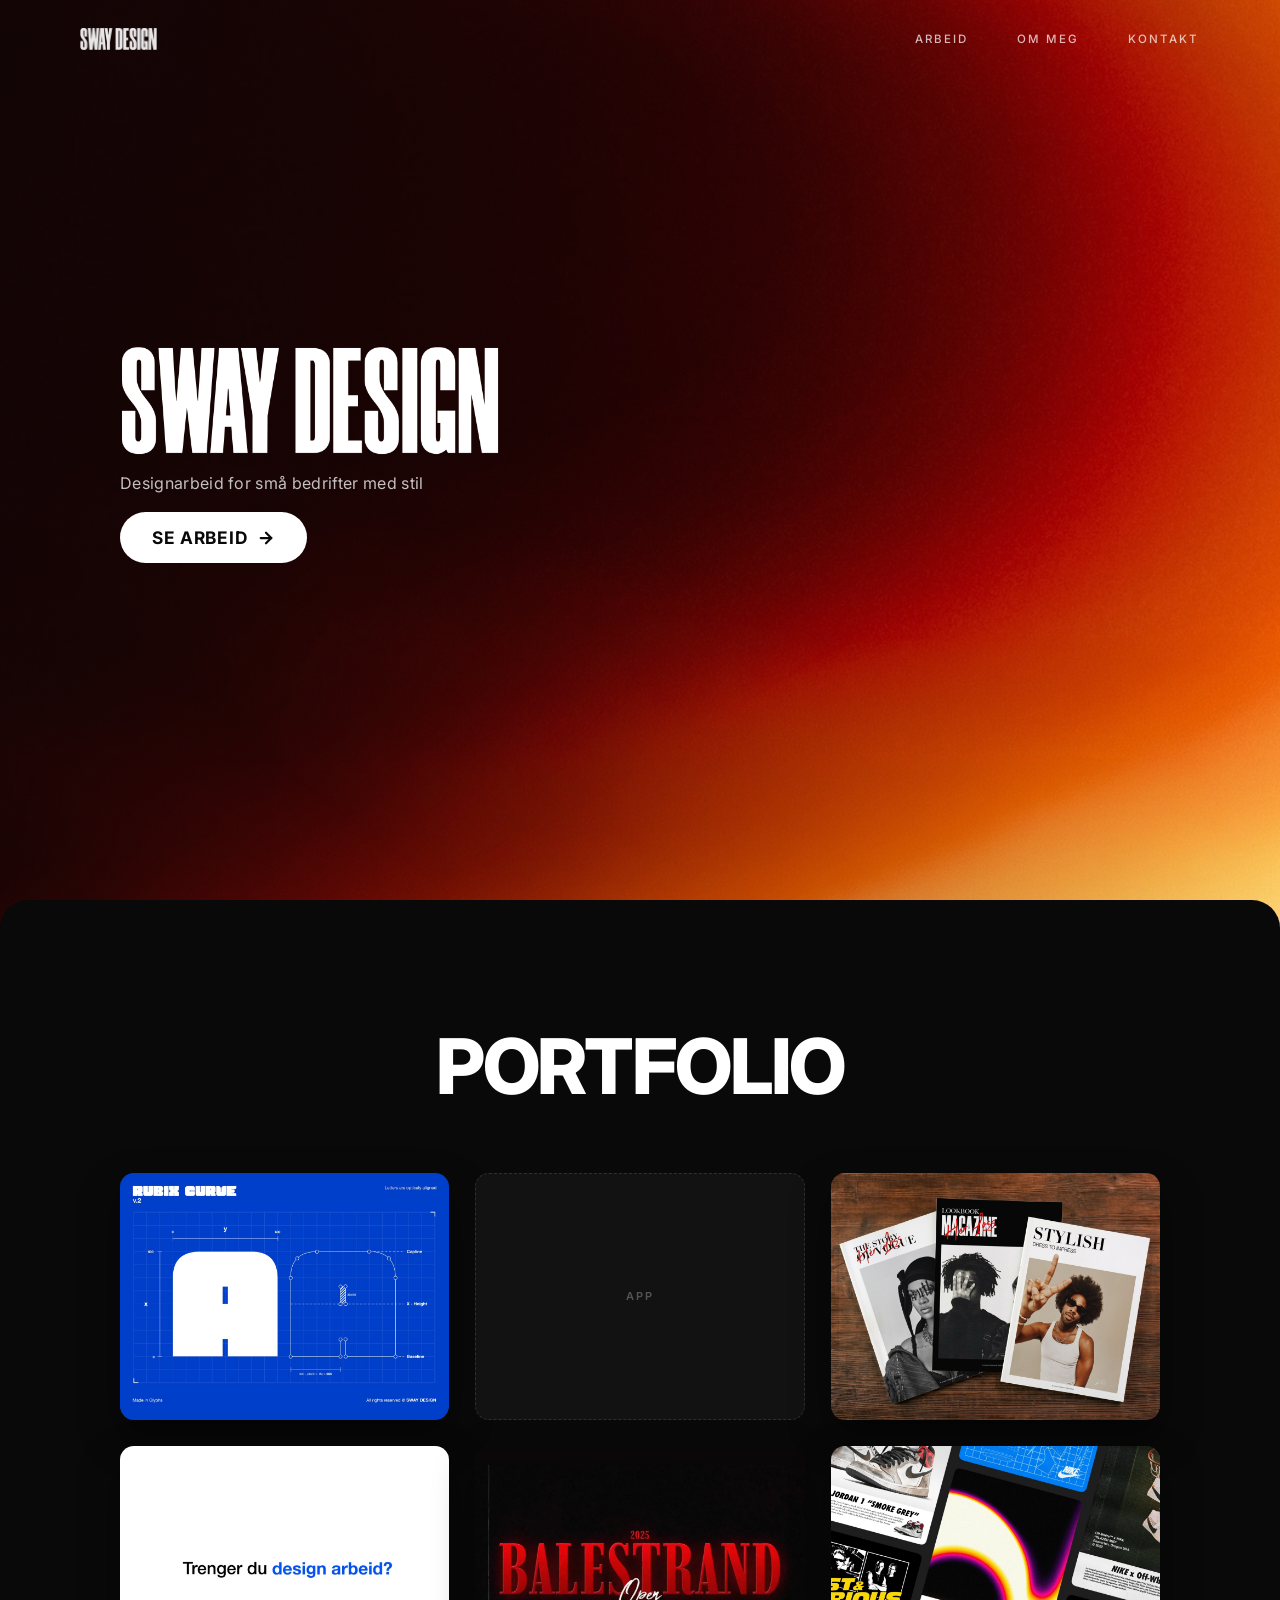
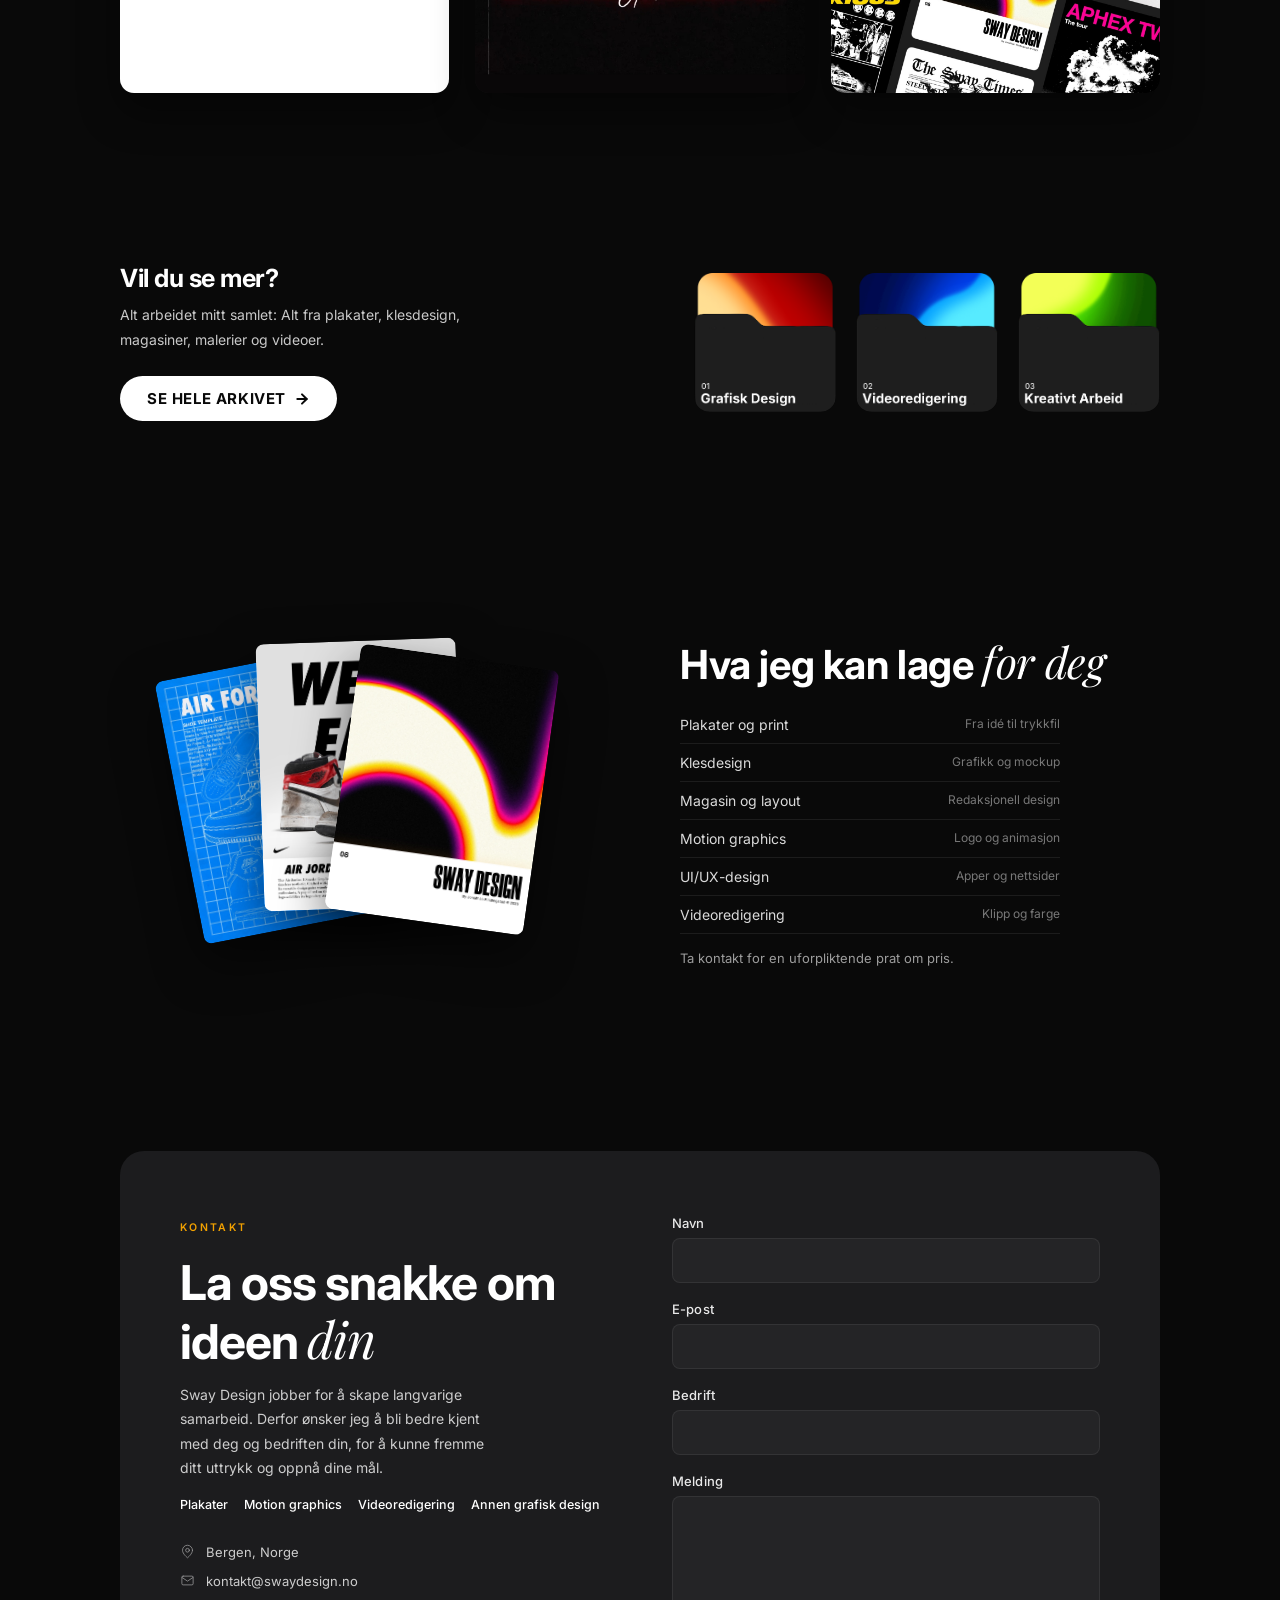
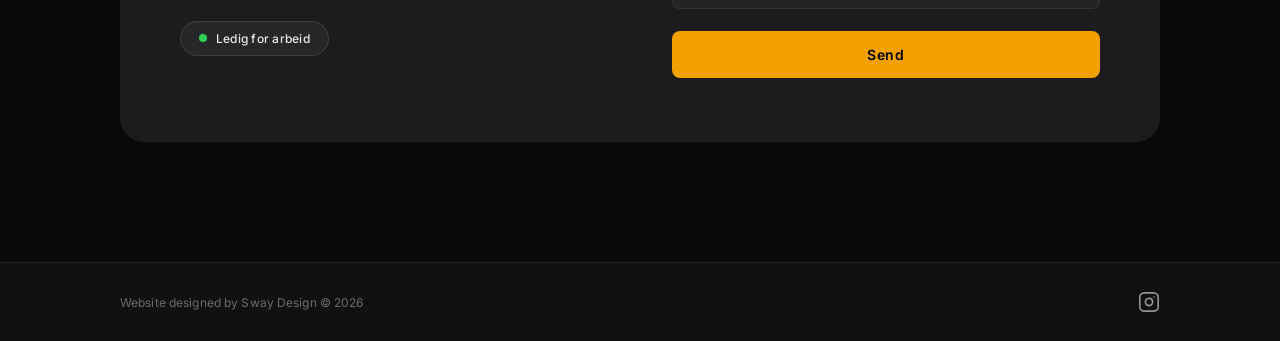
==== index.html @ 04254676 "Motion Video and Video projects, video player, remove ticker - Motion Video: promo video and After E" ====
<!DOCTYPE html>
<html lang="no">
<head>
    <meta charset="UTF-8">
    <meta name="viewport" content="width=device-width, initial-scale=1.0">
    <link rel="icon" type="image/png" href="Elementer/Favcon.png">
    <title>Sway Design — Grafisk design i Bergen | Jonathan Kindingstad</title>
    <meta name="description" content="Sway Design er Jonathan Kindingstads designvirksomhet i Bergen. Plakater, klesdesign, magasiner, motion graphics og video for små bedrifter med stil.">
    <link rel="canonical" href="https://swaydesign.no/">
    <meta property="og:type" content="website">
    <meta property="og:site_name" content="Sway Design">
    <meta property="og:locale" content="nb_NO">
    <meta property="og:url" content="https://swaydesign.no/">
    <meta property="og:title" content="Sway Design — Grafisk design i Bergen">
    <meta property="og:description" content="Sway Design er Jonathan Kindingstads designvirksomhet i Bergen. Plakater, klesdesign, magasiner, motion graphics og video for små bedrifter med stil.">
    <meta property="og:image" content="https://swaydesign.no/assets/og-image.jpg">
    <meta property="og:image:width" content="1200">
    <meta property="og:image:height" content="630">
    <meta name="twitter:card" content="summary_large_image">
    <link rel="preconnect" href="https://fonts.googleapis.com">
    <link rel="preconnect" href="https://fonts.gstatic.com" crossorigin>
    <link href="https://fonts.googleapis.com/css2?family=Bebas+Neue&family=Inter:ital,wght@0,300;0,400;0,500;0,600;0,700;0,800;1,400&family=Playfair+Display:ital@1&display=swap" rel="stylesheet">
    <link rel="stylesheet" href="style.css?v=58">

    <!-- Business details for search engines. This is what lets Google show
         Sway Design as a Bergen design business rather than just a web page. -->
    <script type="application/ld+json">
    {
      "@context": "https://schema.org",
      "@type": "ProfessionalService",
      "@id": "https://swaydesign.no/#sway-design",
      "name": "Sway Design",
      "alternateName": "Sway Design — Jonathan Kindingstad",
      "description": "Designvirksomhet i Bergen: plakater, klesdesign, magasiner, motion graphics og videoredigering for små bedrifter.",
      "url": "https://swaydesign.no/",
      "image": "https://swaydesign.no/assets/og-image.jpg",
      "logo": "https://swaydesign.no/assets/sd-logo.png",
      "address": {
        "@type": "PostalAddress",
        "addressLocality": "Bergen",
        "addressCountry": "NO"
      },
      "email": "kontakt@swaydesign.no",
      "areaServed": { "@type": "Country", "name": "Norge" },
      "founder": { "@type": "Person", "name": "Jonathan Kindingstad" },
      "sameAs": ["https://www.instagram.com/sway_design/"],
      "knowsAbout": [
        "Grafisk design", "Plakatdesign", "Klesdesign", "Magasindesign",
        "Motion graphics", "Videoredigering", "UI/UX-design"
      ],
      "hasOfferCatalog": {
        "@type": "OfferCatalog",
        "name": "Tjenester",
        "itemListElement": [
          { "@type": "Offer", "itemOffered": { "@type": "Service", "name": "Plakatdesign" } },
          { "@type": "Offer", "itemOffered": { "@type": "Service", "name": "Klesdesign" } },
          { "@type": "Offer", "itemOffered": { "@type": "Service", "name": "Magasindesign" } },
          { "@type": "Offer", "itemOffered": { "@type": "Service", "name": "Motion graphics" } },
          { "@type": "Offer", "itemOffered": { "@type": "Service", "name": "Videoredigering" } },
          { "@type": "Offer", "itemOffered": { "@type": "Service", "name": "UI/UX-design" } }
        ]
      }
    }
    </script>
</head>
<body>


    <!-- NAVIGATION -->
    <header class="navbar" id="navbar">
        <div class="nav-inner">
            <a href="#hjem" class="nav-brand"><img src="assets/sd-logo.png" alt="Sway Design" class="nav-logo"></a>
            <nav class="nav-links">
                <a href="#hjem" data-text="HJEM" class="nav-home">HJEM</a>
                <a href="#arbeid" data-text="ARBEID">ARBEID</a>
                <a href="om-meg.html" data-text="OM MEG">OM MEG</a>
                <a href="#kontakt" data-text="KONTAKT">KONTAKT</a>
            </nav>
            <button class="nav-toggle" id="navToggle" aria-label="Åpne meny" aria-expanded="false">
                <span></span><span></span><span></span>
            </button>
        </div>
    </header>

    <!-- HERO -->
    <section class="hero" id="hjem">
        <div class="hero-bg"></div>
        <div class="hero-inner">
            <div class="hero-content">
                <!-- The visible title is the logo image; this gives the page a
                     real heading for screen readers and search engines. -->
                <h1 class="visually-hidden">Sway Design — grafisk design, video og klesdesign i Bergen</h1>
                <img src="assets/sd-logo.png" alt="Sway Design" class="hero-logo">
                <p class="hero-sub">Designarbeid for små bedrifter med stil</p>
                <a href="#arbeid" class="btn-outline">
                    SE ARBEID
                    <svg class="btn-arrow" width="18" height="18" viewBox="0 0 24 24" fill="none" stroke="currentColor" stroke-width="3" stroke-linecap="round" stroke-linejoin="round">
                        <line x1="5" y1="12" x2="19" y2="12"/>
                        <polyline points="12 5 19 12 12 19"/>
                    </svg>
                </a>
            </div>
        </div>
    </section>

    <!-- PORTFOLIO — the curated selection, first thing after the hero.
         Keeps id="arbeid" so the nav, the SE ARBEID button and links from the
         other pages all land here. Each card opens prosjekt.html?p=<nr>,
         which is built from prosjekter.js. The cards are image-only; the
         title is there for screen readers and search engines. To fill a
         slot: swap the .pf-empty label for an <img>, set the title, drop
         the pf-card--empty class, and fill the same project in prosjekter.js. -->
    <section class="s-arbeid" id="arbeid">
        <div class="container">
            <h2 class="display-heading">PORTFOLIO</h2>
            <div class="pf-grid">

                <a href="prosjekt.html?p=01" class="pf-card">
                    <div class="pf-shot"><img src="portfolio-files/01-rubix-curve/cover.jpg?v=2" alt="" loading="lazy" width="1200" height="900"><span class="pf-arrow" aria-hidden="true"></span></div>
                    <h3 class="visually-hidden">Rubix Curve</h3>
                </a>

                <a href="prosjekt.html?p=02" class="pf-card pf-card--empty">
                    <div class="pf-shot"><span class="pf-empty">App</span><span class="pf-arrow" aria-hidden="true"></span></div>
                    <h3 class="visually-hidden">App</h3>
                </a>

                <a href="prosjekt.html?p=03" class="pf-card">
                    <div class="pf-shot"><img src="portfolio-files/03-magazines/cover.jpg?v=1" alt="" loading="lazy" width="1200" height="900"><span class="pf-arrow" aria-hidden="true"></span></div>
                    <h3 class="visually-hidden">Magazines</h3>
                </a>

                <a href="prosjekt.html?p=04" class="pf-card">
                    <div class="pf-shot"><img src="portfolio-files/04-motion-video/cover.jpg?v=3" alt="" loading="lazy" width="1200" height="900"><span class="pf-arrow" aria-hidden="true"></span></div>
                    <h3 class="visually-hidden">Motion Video</h3>
                </a>

                <a href="prosjekt.html?p=05" class="pf-card">
                    <div class="pf-shot"><img src="portfolio-files/05-video/cover.jpg?v=1" alt="" loading="lazy" width="1200" height="900"><span class="pf-arrow" aria-hidden="true"></span></div>
                    <h3 class="visually-hidden">Video</h3>
                </a>

                <a href="arbeid.html#plakatdesign" class="pf-card">
                    <div class="pf-shot"><img src="portfolio-files/06-posters/cover.jpg?v=3" alt="" loading="lazy" width="1200" height="900"><span class="pf-arrow" aria-hidden="true"></span></div>
                    <h3 class="visually-hidden">Posters</h3>
                </a>

            </div>
        </div>
    </section>

    <!-- ARKIV — the folders, now the way into the full archive -->
    <section class="s-arkiv">
        <div class="container">
            <div class="ark-row">
                <div class="ark-copy">
                    <h2 class="ark-heading">Vil du se mer?</h2>
                    <p class="ark-desc">Alt arbeidet mitt samlet: Alt fra plakater, klesdesign, magasiner, malerier og videoer.</p>
                    <a href="arbeid.html" class="btn-outline">
                        SE HELE ARKIVET
                        <svg class="btn-arrow" width="16" height="16" viewBox="0 0 24 24" fill="none" stroke="currentColor" stroke-width="3" stroke-linecap="round" stroke-linejoin="round">
                            <line x1="5" y1="12" x2="19" y2="12"/>
                            <polyline points="12 5 19 12 12 19"/>
                        </svg>
                    </a>
                </div>
                <div class="work-grid work-grid--compact">
                    <a href="arbeid.html" class="work-card">
                        <img src="assets/folder-1-new.png" alt="Grafisk design">
                    </a>
                    <a href="arbeid.html#video-design" class="work-card">
                        <img src="assets/folder-2-new.png" alt="Videoredigering">
                    </a>
                    <a href="arbeid.html#kreativt-arbeid" class="work-card">
                        <img src="assets/folder-3-new.png" alt="Kreativt arbeid">
                    </a>
                </div>
            </div>
        </div>
    </section>

    <!-- PRODUKTER -->
    <section class="s-produkter">
        <div class="container">
            <div class="produkter-row">
                <div class="poster-fan">
                    <img src="assets/poster-3.jpg" alt="" class="fan-poster fan-back">
                    <img src="assets/poster-2.jpg" alt="" class="fan-poster fan-mid">
                    <img src="assets/poster-1.jpg" alt="" class="fan-poster fan-front">
                </div>
                <div class="produkter-copy">
                    <h2 class="produkter-heading">Hva jeg kan lage <em>for deg</em></h2>
                    <ul class="tjeneste-list">
                        <li>Plakater og print <span>Fra idé til trykkfil</span></li>
                        <li>Klesdesign <span>Grafikk og mockup</span></li>
                        <li>Magasin og layout <span>Redaksjonell design</span></li>
                        <li>Motion graphics <span>Logo og animasjon</span></li>
                        <li>UI/UX-design <span>Apper og nettsider</span></li>
                        <li>Videoredigering <span>Klipp og farge</span></li>
                    </ul>
                    <p class="tjeneste-note">Ta kontakt for en uforpliktende prat om pris.</p>
                </div>
            </div>
        </div>
    </section>

    <!-- KONTAKT -->
    <section class="s-kontakt" id="kontakt">
        <div class="container">
            <div class="kontakt-card">
                <div class="kontakt-left">
                    <span class="section-label amber">KONTAKT</span>
                    <h2 class="kontakt-heading">La oss snakke om ideen <em>din</em></h2>
                    <p class="kontakt-desc">Sway Design jobber for å skape langvarige samarbeid. Derfor ønsker jeg å bli bedre kjent med deg og bedriften din, for å kunne fremme ditt uttrykk og oppnå dine mål.</p>
                    <ul class="kontakt-tjenester" aria-label="Tjenester">
                        <li>Plakater</li>
                        <li>Motion graphics</li>
                        <li>Videoredigering</li>
                        <li>Annen grafisk design</li>
                    </ul>

                    <div class="contact-info">
                        <div class="contact-item">
                            <svg width="15" height="15" viewBox="0 0 24 24" fill="none" stroke="currentColor" stroke-width="1.6" stroke-linecap="round" stroke-linejoin="round">
                                <path d="M20 10c0 6-8 12-8 12s-8-6-8-12a8 8 0 0 1 16 0Z"/>
                                <circle cx="12" cy="10" r="3"/>
                            </svg>
                            Bergen, Norge
                        </div>
                        <a class="contact-item" href="mailto:kontakt@swaydesign.no">
                            <svg width="15" height="15" viewBox="0 0 24 24" fill="none" stroke="currentColor" stroke-width="1.6" stroke-linecap="round" stroke-linejoin="round">
                                <rect x="3" y="5" width="18" height="14" rx="2"/>
                                <path d="m3 7 9 6 9-6"/>
                            </svg>
                            kontakt@swaydesign.no
                        </a>
                    </div>

                    <div class="ledig-badge">
                        <span class="ledig-dot"></span>
                        Ledig for arbeid
                    </div>
                </div>

                <div class="kontakt-right">
                    <form class="contact-form" id="contactForm">
                        <div class="form-field">
                            <label for="f-name">Navn</label>
                            <input type="text" id="f-name" name="name" autocomplete="name" required>
                        </div>
                        <div class="form-field">
                            <label for="f-email">E-post</label>
                            <input type="email" id="f-email" name="email" autocomplete="email" required>
                        </div>
                        <div class="form-field">
                            <label for="f-company">Bedrift</label>
                            <input type="text" id="f-company" name="company" autocomplete="organization">
                        </div>
                        <div class="form-field">
                            <label for="f-message">Melding</label>
                            <textarea id="f-message" name="message" rows="5" required></textarea>
                        </div>
                        <button type="submit" class="btn-submit" id="submitBtn">Send</button>
                    </form>
                </div>
            </div>
        </div>
    </section>

    <!-- FOOTER -->
    <footer class="footer">
        <div class="container footer-inner">
            <p class="footer-credit">Website designed by Sway Design © 2026</p>
            <a href="https://www.instagram.com/sway_design/" target="_blank" rel="noopener" class="footer-ig" aria-label="Instagram">
                <svg width="22" height="22" viewBox="0 0 24 24" fill="none" stroke="currentColor" stroke-width="1.8" stroke-linecap="round" stroke-linejoin="round">
                    <rect x="2" y="2" width="20" height="20" rx="5" ry="5"/>
                    <path d="M16 11.37A4 4 0 1 1 12.63 8 4 4 0 0 1 16 11.37z"/>
                    <line x1="17.5" y1="6.5" x2="17.51" y2="6.5"/>
                </svg>
            </a>
        </div>
    </footer>

    <script src="script.js?v=43"></script>
</body>
</html>
---- style.css ----
/* =====================
   BASE & RESET
   ===================== */
*, *::before, *::after {
    margin: 0;
    padding: 0;
    box-sizing: border-box;
}

:root {
    --black: #090909;
    --dark: #111111;
    --card: #1C1C1E;
    --input: #242426;
    --amber: #F2A100;
    --amber-hover: #FFB800;
    --white: #FFFFFF;
    --gray-1: #EBEBEB;
    --gray-2: #888888;
    --gray-3: #444444;
    --border: rgba(255, 255, 255, 0.07);
    --font-display: 'Bebas Neue', sans-serif;
    --font-body: 'Inter', sans-serif;
    --font-serif: 'Playfair Display', serif;
    --max-w: 1200px;
    --pad-x: 80px;
    --section-pad: 120px;
}

html {
    scroll-behavior: smooth;
    scroll-padding-top: 56px;
}


/* Present for screen readers and search engines, invisible on screen. */
.visually-hidden {
    position: absolute;
    width: 1px;
    height: 1px;
    margin: -1px;
    padding: 0;
    overflow: hidden;
    clip-path: inset(50%);
    white-space: nowrap;
    border: 0;
}

/* =====================
   SCROLL REVEAL
   ===================== */
.reveal {
    opacity: 0;
    transform: translateY(34px);
    transition: opacity 0.7s cubic-bezier(0.22, 0.61, 0.36, 1),
                transform 0.7s cubic-bezier(0.22, 0.61, 0.36, 1);
    will-change: opacity, transform;
}

.reveal.in-view {
    opacity: 1;
    transform: none;
}

/* The folder cards define their own (hover) transition, so this higher-
   specificity rule ensures opacity + transform actually animate during the
   entry cascade. It's stripped via JS once the animation finishes. */
.work-card.reveal {
    transition: opacity 0.7s cubic-bezier(0.22, 0.61, 0.36, 1),
                transform 0.7s cubic-bezier(0.22, 0.61, 0.36, 1);
}

@media (prefers-reduced-motion: reduce) {
    .reveal {
        opacity: 1;
        transform: none;
        transition: none;
    }
}

body {
    font-family: var(--font-body);
    background-color: var(--black);
    color: var(--white);
    -webkit-font-smoothing: antialiased;
    -moz-osx-font-smoothing: grayscale;
    overflow-x: hidden;
}

img {
    display: block;
    max-width: 100%;
}

a {
    text-decoration: none;
    color: inherit;
}

/* =====================
   LAYOUT
   ===================== */
.container {
    max-width: var(--max-w);
    margin: 0 auto;
    padding: 0 var(--pad-x);
}

/* =====================
   NAVBAR
   ===================== */
.navbar {
    position: fixed;
    top: 0;
    left: 0;
    right: 0;
    z-index: 100;
    padding: 28px 0;
    transition: background 0.4s ease, padding 0.3s ease, backdrop-filter 0.4s ease;
}

.navbar.scrolled {
    background: rgba(9, 9, 9, 0.85);
    backdrop-filter: blur(16px);
    -webkit-backdrop-filter: blur(16px);
    padding: 18px 0;
    border-bottom: 1px solid var(--border);
}

.nav-inner {
    max-width: 100%; /* full width — logo flush left, links flush right */
    margin: 0 auto;
    padding: 0 var(--pad-x);
    display: flex;
    align-items: center;
    justify-content: space-between;
}

.nav-brand {
    opacity: 0;
    pointer-events: none;
    transform: translateY(-5px);
    transition: opacity 0.35s ease, transform 0.35s ease;
}

.nav-logo {
    height: 22px;
    width: auto;
    max-width: none; /* override global img max-width:100% so aspect ratio is kept */
    object-fit: contain;
    display: block;
    opacity: 0.9;
    transition: opacity 0.2s;
}

.nav-brand:hover .nav-logo {
    opacity: 1;
}

.nav-brand.visible {
    opacity: 1;
    pointer-events: auto;
    transform: translateY(0);
}

.nav-brand:hover {
    color: var(--white);
}

.nav-links {
    display: flex;
    gap: 8px;
    /* pull the row back to its visual edges so the padded hit boxes
       don't push the links inward / off-center */
    margin: -18px -20px;
}

.nav-links a {
    display: inline-flex;
    flex-direction: column;
    align-items: center;
    justify-content: center;
    padding: 18px 20px;
    font-size: 11.5px;
    font-weight: 500;
    letter-spacing: 0.18em;
    white-space: nowrap;
    color: rgba(255, 255, 255, 0.72);
    transition: color 0.25s ease;
}

/* invisible bold copy reserves the hover width so siblings don't shift */
.nav-links a::after {
    content: attr(data-text);
    font-weight: 800;
    height: 0;
    overflow: hidden;
    visibility: hidden;
}

.nav-links a:hover {
    color: var(--white);
    font-weight: 800;
}

/* "Hjem" only appears in the mobile hamburger menu, not the desktop nav */
.nav-links a.nav-home {
    display: none;
}

/* Hamburger toggle — hidden on desktop, shown on mobile */
.nav-toggle {
    display: none;
    flex-direction: column;
    justify-content: center;
    gap: 5px;
    width: 44px;
    height: 44px;
    padding: 10px;
    margin: -10px;
    background: none;
    border: none;
    cursor: pointer;
    position: relative;
    z-index: 210;
}

.nav-toggle span {
    display: block;
    width: 24px;
    height: 2px;
    border-radius: 2px;
    background: var(--white);
    transition: transform 0.3s ease, opacity 0.3s ease;
}

/* =====================
   HERO
   ===================== */
/* The hero stays pinned to the top while the rest of the page slides up
   over it; script.js dims it and fades the text as that happens. */
.hero {
    position: sticky;
    top: 0;
    z-index: 0;
    min-height: calc(100vh + 28px);
    display: flex;
    align-items: center;
    overflow: hidden;
    background-color: #1a0808;
    padding-bottom: 120px;   /* centres the text 15px above the middle */
    will-change: opacity;
}

/* Everything after the hero is stacked above it, so it covers it */
.hero ~ section,
.hero ~ footer {
    position: relative;
    z-index: 1;
}

/* Phones: shorten the hero so the rounded top edge of the panel below peeks
   above the fold instead of sitting exactly on it. */
@media (max-width: 700px) {
    .hero {
        min-height: calc(100vh - 14px);
    }
}

/* svh accounts for the browser's own toolbars, so the peek survives them. */
@supports (height: 100svh) {
    @media (max-width: 700px) {
        .hero {
            min-height: calc(100svh - 14px);
        }
    }
}

.hero-bg {
    position: absolute;
    top: -400px;
    bottom: 0;
    left: 0;
    right: 0;
    background-image: url('Elementer/landing-bg.jpg');
    background-size: cover;
    background-position: center;
    z-index: 0;
}

.hero-bg::after {
    content: '';
    position: absolute;
    inset: 0;
    background: linear-gradient(
        110deg,
        rgba(9, 9, 9, 0.62) 0%,
        rgba(9, 9, 9, 0.28) 55%,
        transparent 100%
    );
}

.hero-inner {
    position: relative;
    z-index: 1;
    max-width: var(--max-w);
    width: 100%;
    margin: 0 auto;
    padding: 0 var(--pad-x);
    padding-top: 102px;
}

.hero-content {
    max-width: 560px;
    transform-origin: 0 50%;   /* shrinks towards its left edge, in line with the page */
    will-change: transform, opacity;
}

.hero-logo {
    width: min(380px, 55vw);
    height: auto;
    display: block;
    margin-bottom: 15px;
}

.hero-sub {
    display: block;
    font-size: 12pt; /* 16px */
    font-weight: 400;
    letter-spacing: 0.02em;
    color: rgba(255, 255, 255, 0.75);
    margin-top: 0;
    margin-bottom: 15px;
    line-height: 1.65;
    white-space: nowrap;
}

.hero-visual {
    display: flex;
    justify-content: flex-end;
    align-items: center;
    padding-right: 20px;
}

.hero-poster {
    width: 340px;
    max-width: 100%;
    border-radius: 12px;
    transform: rotate(3.5deg);
    box-shadow:
        0 8px 24px rgba(0,0,0,0.3),
        0 40px 80px rgba(0,0,0,0.5);
    transition: transform 0.6s cubic-bezier(0.25, 0.46, 0.45, 0.94);
}

.hero-poster:hover {
    transform: rotate(1.5deg) scale(1.025);
}

/* =====================
   BUTTONS
   ===================== */
.btn-outline {
    display: inline-flex;
    align-items: center;
    gap: 10px;
    padding: 15px 32px;
    background: var(--white);
    border: none;
    border-radius: 100px;
    font-family: var(--font-body);
    font-size: 17.3px;
    font-weight: 700;
    letter-spacing: 0.04em;
    color: var(--black);
    transition: transform 0.18s cubic-bezier(0.33, 1, 0.68, 1);
    cursor: pointer;
    will-change: transform;
    transform: translateZ(0);
    -webkit-font-smoothing: antialiased;
}

.btn-outline:hover {
    transform: translateZ(0) scale(1.06);
}

.btn-arrow {
    flex-shrink: 0;
    transition: transform 0.18s cubic-bezier(0.33, 1, 0.68, 1);
}

.btn-outline:hover .btn-arrow {
    transform: translateX(3px);
}

.btn-submit {
    width: 100%;
    padding: 15px 24px;
    background: var(--amber);
    color: #000;
    border: none;
    border-radius: 8px;
    font-family: var(--font-body);
    font-size: 14px;
    font-weight: 600;
    letter-spacing: 0.04em;
    cursor: pointer;
    transition: background 0.2s ease, transform 0.15s ease;
    margin-top: 4px;
}

.btn-submit:hover {
    background: var(--amber-hover);
}

.btn-submit:active {
    transform: scale(0.98);
}

/* =====================
   SECTION ARBEID
   ===================== */
.s-arbeid {
    background: var(--black);
    border-radius: 28px 28px 0 0;
    margin-top: -28px;
    position: relative;
    z-index: 2;
    padding: var(--section-pad) 0;
    padding-bottom: 100px;
}

.display-heading {
    font-family: var(--font-body);
    font-weight: 800;
    font-size: clamp(42px, 6vw, 80px);
    letter-spacing: -0.03em;
    text-align: center;
    margin-bottom: 60px;
    color: var(--white);
}

.work-grid {
    display: grid;
    grid-template-columns: repeat(3, 216px);
    gap: 32px;
    justify-content: center;
    align-items: start;
}

.work-card {
    border-radius: 16px;
    overflow: hidden;
    cursor: pointer;
    transition: transform 0.35s cubic-bezier(0.25, 0.46, 0.45, 0.94),
                box-shadow 0.35s ease;
    background: transparent;
}

.work-card:hover {
    transform: translateY(-10px);
    box-shadow: 0 20px 48px rgba(0, 0, 0, 0.5);
}

/* The folder artwork all shares one canvas (333x325, content bottom-aligned),
   so the row lines up exactly. The fixed aspect-ratio + contain is the safety
   net: if a folder image is ever replaced by one with a different shape, the
   cards keep identical heights instead of the row going crooked again. */
.work-card img {
    width: 100%;
    height: auto;
    aspect-ratio: 333 / 325;
    object-fit: contain;
    object-position: center bottom;
    display: block;
}

/* ── Portfolio: the curated selection under the hero ── */
.pf-card {
    display: block;
}

/* Image-only cards, so rows and columns share one gap */
.pf-grid {
    display: grid;
    grid-template-columns: repeat(3, 1fr);
    gap: 26px;
}

.pf-shot {
    position: relative;
    aspect-ratio: 4 / 3;
    border-radius: 14px;
    overflow: hidden;
    background: #141414;
    box-shadow: 0 18px 40px rgba(0, 0, 0, 0.45);
    transition: transform 0.35s cubic-bezier(0.25, 0.46, 0.45, 0.94),
                border-color 0.35s ease;
}

.pf-card:hover .pf-shot,
.pf-card:focus-visible .pf-shot {
    transform: translateY(-6px);
}

/* Round arrow in the corner: says "this opens" without words */
.pf-arrow {
    position: absolute;
    top: 12px;
    right: 12px;
    width: 34px;
    height: 34px;
    border-radius: 50%;
    background: var(--white) url("data:image/svg+xml,%3Csvg xmlns='http://www.w3.org/2000/svg' viewBox='0 0 12 12' fill='none' stroke='%23111' stroke-width='1.5' stroke-linecap='round' stroke-linejoin='round'%3E%3Cpath d='M3 9L9 3M9 3H4M9 3V8'/%3E%3C/svg%3E") center / 13px no-repeat;
    opacity: 0;
    transform: scale(0.85);
    transition: opacity 0.25s ease, transform 0.25s ease;
}

.pf-card:hover .pf-arrow,
.pf-card:focus-visible .pf-arrow {
    opacity: 1;
    transform: none;
}

/* No hover on touch screens, so the arrow is always there */
@media (hover: none) {
    .pf-arrow {
        opacity: 1;
        transform: none;
    }
}

.pf-shot img {
    width: 100%;
    height: 100%;
    object-fit: cover;
    display: block;
}

/* An empty slot, until the real project goes in */
.pf-card--empty .pf-shot {
    display: flex;
    align-items: center;
    justify-content: center;
    background: #121212;
    border: 1px dashed rgba(255, 255, 255, 0.12);
    box-shadow: none;
}

.pf-card--empty:hover .pf-shot {
    border-color: rgba(255, 255, 255, 0.28);
}

.pf-empty {
    font-size: 11px;
    font-weight: 600;
    letter-spacing: 0.16em;
    text-transform: uppercase;
    color: rgba(255, 255, 255, 0.28);
}

/* ── Arkiv: the folders, now the way into the full archive ── */
.s-arkiv {
    background: var(--black);
    padding: 70px 0 90px;
}

.ark-row {
    display: flex;
    align-items: center;
    justify-content: space-between;
    gap: 48px;
}

.ark-copy {
    max-width: 340px;
}

.ark-heading {
    font-size: 25px;
    font-weight: 700;
    line-height: 1.2;
    letter-spacing: -0.02em;
    color: var(--white);
    margin-bottom: 10px;
}

.ark-desc {
    font-size: 14px;
    line-height: 1.75;
    color: rgba(255, 255, 255, 0.78);
    margin-bottom: 24px;
}

.s-arkiv .btn-outline {
    font-size: 15px;
    padding: 13px 27px;
    gap: 8px;
}

.s-arkiv .btn-arrow {
    width: 16px;
    height: 16px;
}

/* Two classes so the general .work-grid breakpoints never override it */
.work-grid.work-grid--compact {
    grid-template-columns: repeat(3, 142px);
    gap: 20px;
}

/* =====================
   SECTION PRODUKTER
   ===================== */
.s-produkter {
    background: var(--black);
    padding: var(--section-pad) 0;
}

.produkter-row {
    display: grid;
    grid-template-columns: 1fr 1fr;
    gap: 80px;
    align-items: center;
}

/* Fanned poster stack */
.poster-fan {
    position: relative;
    height: 340px;
    width: 100%;
}

/* Each poster is anchored to the container's horizontal centre (left:50%)
   then offset from it, so the whole fan stays centred at any width. */
.fan-poster {
    position: absolute;
    left: 50%;
    width: 200px;
    border-radius: 8px;
    box-shadow: 0 20px 48px rgba(0, 0, 0, 0.55);
    transition: transform 0.4s cubic-bezier(0.25, 0.46, 0.45, 0.94);
}

.fan-back {
    top: 30px;
    transform: translateX(calc(-50% - 82px)) rotate(-11deg);
    z-index: 1;
}

.fan-mid {
    top: 10px;
    transform: translateX(-50%) rotate(-2deg);
    z-index: 2;
}

.fan-front {
    top: 25px;
    transform: translateX(calc(-50% + 82px)) rotate(8deg);
    z-index: 3;
}

.poster-fan:hover .fan-back {
    transform: translateX(calc(-50% - 94px)) rotate(-15deg);
}

.poster-fan:hover .fan-front {
    transform: translateX(calc(-50% + 94px)) rotate(11deg);
}

.produkter-heading {
    font-size: clamp(26px, 3.2vw, 40px);
    font-weight: 700;
    line-height: 1.18;
    color: var(--white);
    margin-bottom: 18px;
    letter-spacing: -0.01em;
}

.produkter-heading em {
    font-family: var(--font-serif);
    font-style: italic;
    font-weight: 400;
    font-size: 1.08em;
}

.tjeneste-list {
    list-style: none;
    margin: 4px 0 0;
    padding: 0;
    max-width: 380px;
}

.tjeneste-list li {
    display: flex;
    justify-content: space-between;
    gap: 16px;
    padding: 10px 0;
    font-size: 14px;
    color: rgba(255, 255, 255, 0.85);
    border-bottom: 1px solid rgba(255, 255, 255, 0.08);
}

.tjeneste-list li span {
    font-size: 12px;
    color: rgba(255, 255, 255, 0.45);
    text-align: right;
}

.tjeneste-note {
    font-size: 13px;
    color: rgba(255, 255, 255, 0.6);
    margin-top: 16px;
}

/* section-label is still used in kontakt */
.section-label {
    display: inline-block;
    font-size: 10.5px;
    font-weight: 600;
    letter-spacing: 0.22em;
    color: var(--gray-2);
    margin-bottom: 18px;
    text-transform: uppercase;
}

.section-label.amber {
    color: var(--amber);
}

/* =====================
   SECTION KONTAKT
   ===================== */
.s-kontakt {
    background: var(--black);
    /* tighter top so KONTAKT sits closer to PRODUKTER */
    padding: calc(var(--section-pad) / 2) 0 var(--section-pad);
}

.kontakt-card {
    background: var(--card);
    border-radius: 24px;
    padding: 64px 60px;
    display: grid;
    grid-template-columns: 1fr 1fr;
    gap: 64px;
}

.kontakt-heading {
    font-size: clamp(32px, 4.5vw, 48px);
    font-weight: 700;
    line-height: 1.12;
    letter-spacing: -0.02em;
    color: var(--white);
    margin-bottom: 14px;
    margin-top: 4px;
}

.kontakt-heading em {
    font-family: var(--font-serif);
    font-style: italic;
    font-weight: 400;
    font-size: 1.05em;
}

.kontakt-desc {
    font-size: 14px;
    color: rgba(255, 255, 255, 0.78);
    line-height: 1.75;
    margin-bottom: 16px;
    max-width: 320px;   /* a little wider so the slightly larger text still
                           gets a comfortable line length */
}

/* What you can hire Sway Design for: one plain line, spaced out */
.kontakt-tjenester {
    list-style: none;
    margin: 0 0 32px;
    padding: 0;
    display: flex;
    flex-wrap: wrap;
    column-gap: 16px;
    row-gap: 6px;
    font-size: 12.5px;   /* sized so all four fit on one line on a laptop */
    font-weight: 500;
    color: var(--white);
}

.contact-info {
    display: flex;
    flex-direction: column;
    gap: 13px;
    margin-bottom: 32px;
}

.contact-item {
    display: flex;
    align-items: center;
    gap: 11px;
    font-size: 13px;
    color: rgba(255, 255, 255, 0.78);
    transition: color 0.2s;
    cursor: pointer;
}

.contact-item:hover {
    color: var(--white);
}

.contact-item svg {
    opacity: 0.55;
    flex-shrink: 0;
}

.ledig-badge {
    display: inline-flex;
    align-items: center;
    gap: 9px;
    padding: 9px 18px;
    background: rgba(255, 255, 255, 0.05);
    border: 1px solid rgba(255, 255, 255, 0.1);
    border-radius: 100px;
    font-size: 12px;
    font-weight: 500;
    color: rgba(255, 255, 255, 0.9);
    letter-spacing: 0.02em;
}

.ledig-dot {
    width: 8px;
    height: 8px;
    background: #30D158;
    border-radius: 50%;
    flex-shrink: 0;
    animation: pulse-green 2.2s ease-out infinite;
}

@keyframes pulse-green {
    0%   { box-shadow: 0 0 0 0 rgba(48, 209, 88, 0.65); }
    65%  { box-shadow: 0 0 0 10px rgba(48, 209, 88, 0); }
    100% { box-shadow: 0 0 0 10px rgba(48, 209, 88, 0); }
}

/* Form */
.contact-form {
    display: flex;
    flex-direction: column;
    gap: 18px;
}

.form-field {
    display: flex;
    flex-direction: column;
    gap: 7px;
}

.form-field label {
    font-size: 13px;
    font-weight: 500;
    color: rgba(255, 255, 255, 0.9);
    letter-spacing: 0.01em;
}

.form-field input,
.form-field textarea {
    background: var(--input);
    border: 1px solid rgba(255, 255, 255, 0.07);
    border-radius: 8px;
    padding: 13px 16px;
    font-family: var(--font-body);
    font-size: 14px;
    color: var(--white);
    outline: none;
    resize: none;
    transition: border-color 0.2s ease;
    -webkit-appearance: none;
}

.form-field input:focus,
.form-field textarea:focus {
    border-color: rgba(255, 255, 255, 0.22);
}

.form-field input::placeholder,
.form-field textarea::placeholder {
    color: var(--gray-3);
}

/* =====================
   ARBEID PAGE
   ===================== */
.arbeid-page-header {
    padding: 162px 0 52px;
    background: var(--black);
    text-align: center;
}

.arbeid-page-title {
    font-family: var(--font-body);
    font-weight: 800;
    font-size: clamp(32px, 6vw, 72px);
    letter-spacing: -0.03em;
    color: var(--white);
}

.arbeid-section {
    background: var(--black);
    padding: 52px 0 80px;
}

.arbeid-section--last {
    padding-bottom: 100px;
}

.arbeid-section-label {
    margin-bottom: 20px;
}

.arbeid-section-num {
    display: block;
    font-size: 11px;
    font-weight: 400;
    color: var(--gray-2);
    letter-spacing: 0.06em;
    margin-bottom: 3px;
}

.arbeid-section-name {
    font-size: 26px;
    font-weight: 600;
    letter-spacing: -0.01em;
    color: var(--white);
}

/* ── Poster grid ── */
.poster-grid {
    display: grid;
    grid-template-columns: repeat(3, 1fr);
    gap: 10px;
}

.poster-card {
    border-radius: 10px;
    overflow: hidden;
    aspect-ratio: 3 / 4;
    cursor: pointer;
    background: var(--card);
    position: relative;
}

.poster-card img {
    width: 100%;
    height: 100%;
    object-fit: cover;
    display: block;
    transition: transform 0.45s cubic-bezier(0.25, 0.46, 0.45, 0.94);
}

.poster-card:hover img {
    transform: scale(1.04);
}

.poster-card.poster-placeholder {
    display: flex;
    align-items: center;
    justify-content: center;
}

.poster-placeholder span {
    font-size: 12px;
    color: var(--gray-2);
    text-align: center;
    line-height: 1.65;
}

/* ── Clothing grid ── */
.clothing-grid {
    display: grid;
    grid-template-columns: repeat(2, 1fr);
    gap: 14px;
}

.clothing-card {
    border-radius: 10px;
    overflow: hidden;
    aspect-ratio: 4 / 3;
    cursor: pointer;
    background: var(--card);
    position: relative;
}

.clothing-card img {
    width: 100%;
    height: 100%;
    object-fit: cover;
    display: block;
    transition: transform 0.45s cubic-bezier(0.25, 0.46, 0.45, 0.94);
}

.clothing-card:hover img {
    transform: scale(1.04);
}

.clothing-card.clothing-placeholder {
    display: flex;
    align-items: center;
    justify-content: center;
}

.clothing-placeholder span {
    font-size: 12px;
    color: var(--gray-2);
    text-align: center;
    line-height: 1.65;
}

/* ── Collection cover (scrollable multi-image gallery entry) ── */
.collection-grid {
    display: grid;
    grid-template-columns: repeat(3, 1fr);
    gap: 10px;
}

.collection-cover {
    position: relative;
    border-radius: 10px;
    overflow: hidden;
    aspect-ratio: 3 / 4;
    cursor: pointer;
    background: var(--card);
}

.collection-cover img {
    width: 100%;
    height: 100%;
    object-fit: cover;
    display: block;
    transition: transform 0.45s cubic-bezier(0.25, 0.46, 0.45, 0.94);
}

.collection-cover:hover img {
    transform: scale(1.04);
}

/* ── Collection modal (scrollable multi-image gallery viewer) ── */
.collection-modal {
    display: none;
    position: fixed;
    inset: 0;
    z-index: 1000;
    flex-direction: column;
}

.collection-modal.active {
    display: flex;
}

.collection-modal-overlay {
    position: absolute;
    inset: 0;
    background: rgba(0, 0, 0, 0.92);
}

.collection-modal-header {
    position: relative;
    z-index: 2;
    display: flex;
    align-items: center;
    justify-content: flex-end;
    flex-shrink: 0;
    padding: 18px 24px;
}

.collection-modal-close {
    background: none;
    border: none;
    color: rgba(255, 255, 255, 0.75);
    font-size: 20px;
    cursor: pointer;
    padding: 6px 10px;
    line-height: 1;
    transition: color 0.2s;
}

.collection-modal-close:hover {
    color: #fff;
}

/* ── Page-flipping magazine ── */
.flipbook-wrap {
    position: relative;
    z-index: 1;
    flex: 1;
    display: flex;
    flex-direction: column;
    align-items: center;
    justify-content: center;
    gap: 18px;
    padding: 0 24px 28px;
    min-height: 0;
}

.flipbook {
    display: flex;
    align-items: center;
    justify-content: center;
    gap: 22px;
    outline: none;
}

/* Page proportions come from the scans (1920 x 2444), so the book never
   jumps size while the first pages load. */
.flipbook-stage {
    position: relative;
    display: flex;
    width: min(calc(92vw - 150px), calc((100vh - 240px) * 1.5712));
    aspect-ratio: 3840 / 2444;
    perspective: 2600px;
    cursor: pointer;
    user-select: none;
}

.flipbook-page {
    position: relative;
    width: 50%;
    height: 100%;
}

.flipbook-page img,
.flipbook-leaf-face img {
    width: 100%;
    height: 100%;
    object-fit: cover;
    display: block;
}

/* Inner shadow along the spine — the same gradient on each page, mirrored:
   dark against the spine, fading outwards. */
.flipbook-page::after {
    content: '';
    position: absolute;
    inset: 0;
    pointer-events: none;
    z-index: 2;
}

.flipbook-page--left::after {
    background: linear-gradient(270deg, rgba(0, 0, 0, 0.35) 0px, rgba(0, 0, 0, 0) 58px);
}

.flipbook-page--right::after {
    background: linear-gradient(90deg, rgba(0, 0, 0, 0.35) 0px, rgba(0, 0, 0, 0) 58px);
}

/* The cover and the back page stand alone — no spine, so no shadow. */
.flipbook-stage--single .flipbook-page::after {
    display: none;
}

.flipbook-leaf {
    position: absolute;
    top: 0;
    left: 50%;
    width: 50%;
    height: 100%;
    transform-style: preserve-3d;
    transform-origin: left center;
    transition: transform 0.62s cubic-bezier(0.45, 0.05, 0.3, 1);
    /* display, not visibility: the face images carry an inline
       visibility:visible, which would override a hidden parent and leave the
       turned leaf lying on top of a page (hiding its spine shadow). */
    display: none;
    z-index: 3;
}

.flipbook-leaf--left {
    left: 0;
    transform-origin: right center;
}

.flipbook-leaf-face {
    position: absolute;
    inset: 0;
    backface-visibility: hidden;
    -webkit-backface-visibility: hidden;
    background: var(--black);
}

.flipbook-leaf-back { transform: rotateY(180deg); }

/* The turning page carries the same spine shadow. The leaf pivots on the edge
   that sits at the spine, so the gradient points at that edge — and the back
   face is mirrored (rotateY(180deg)), so its gradient runs the opposite way. */
.flipbook-leaf-face::after {
    content: '';
    position: absolute;
    inset: 0;
    pointer-events: none;
}

.flipbook-leaf-front::after {
    background: linear-gradient(90deg, rgba(0, 0, 0, 0.35) 0px, rgba(0, 0, 0, 0) 58px);
}

.flipbook-leaf-back::after {
    background: linear-gradient(270deg, rgba(0, 0, 0, 0.35) 0px, rgba(0, 0, 0, 0) 58px);
}

/* A turning face showing the cover or the back page gets no shadow. */
.flipbook-leaf--front-plain .flipbook-leaf-front::after,
.flipbook-leaf--back-plain .flipbook-leaf-back::after {
    display: none;
}

/* Turning backwards the leaf sits on the left half, pivoting on its right edge. */
.flipbook-leaf--left .flipbook-leaf-front::after {
    background: linear-gradient(270deg, rgba(0, 0, 0, 0.35) 0px, rgba(0, 0, 0, 0) 58px);
}

.flipbook-leaf--left .flipbook-leaf-back::after {
    background: linear-gradient(90deg, rgba(0, 0, 0, 0.35) 0px, rgba(0, 0, 0, 0) 58px);
}

.flipbook-nav {
    flex: 0 0 auto;
    width: 46px;
    height: 46px;
    border-radius: 50%;
    background: rgba(255, 255, 255, 0.1);
    border: 1px solid rgba(255, 255, 255, 0.18);
    color: #fff;
    display: flex;
    align-items: center;
    justify-content: center;
    cursor: pointer;
    z-index: 5;
    transition: background 0.2s ease, opacity 0.2s ease;
}

.flipbook-nav:hover { background: rgba(255, 255, 255, 0.2); }

.flipbook-nav:disabled {
    opacity: 0.25;
    cursor: default;
}

.flipbook-footer {
    text-align: center;
    max-width: 560px;
}

.flipbook-counter {
    display: block;
    font-size: 11.5px;
    letter-spacing: 0.08em;
    color: rgba(255, 255, 255, 0.55);
    margin-bottom: 8px;
}

.flipbook-credit {
    font-size: 12.5px;
    line-height: 1.6;
    color: rgba(255, 255, 255, 0.78);
}

/* Too narrow to keep the arrows beside the book — put them underneath. */
@media (max-width: 760px) {
    .flipbook {
        flex-wrap: wrap;
        gap: 14px;
    }

    /* order puts the book first so both arrows wrap onto one row below it */
    .flipbook-stage {
        order: -1;
        width: 100%;
        max-height: calc(100vh - 250px);
    }

    .flipbook-nav {
        width: 42px;
        height: 42px;
    }
}

/* ── Video Design section header ── */
.video-page-header {
    padding-top: 80px;
    border-top: 1px solid var(--border);
}

/* ── Video grid (2 cols, 16:9 cards) ── */
.video-grid {
    display: grid;
    grid-template-columns: repeat(2, 1fr);
    gap: 10px;
}

.video-card {
    border-radius: 10px;
    overflow: hidden;
    aspect-ratio: 16 / 9;
    cursor: pointer;
    background: var(--card);
    position: relative;
}

.video-card video {
    position: absolute;
    inset: 0;
    width: 100%;
    height: 100%;
    object-fit: cover;
    display: block;
    transition: transform 0.45s cubic-bezier(0.25, 0.46, 0.45, 0.94);
    pointer-events: none;
}

.video-card:hover video {
    transform: scale(1.04);
}

.video-play-overlay {
    position: absolute;
    inset: 0;
    display: flex;
    align-items: center;
    justify-content: center;
    pointer-events: none;
}

.video-play-icon {
    width: 52px;
    height: 52px;
    filter: drop-shadow(0 3px 10px rgba(0,0,0,0.42));
    transition: transform 0.2s ease, opacity 0.2s ease;
    transform: translateX(-10px);
}

.video-card:hover .video-play-icon {
    transform: translateX(-10px) scale(1.12);
}

.video-card-label {
    position: absolute;
    bottom: 0;
    left: 0;
    right: 0;
    padding: 20px 12px 10px;
    background: linear-gradient(transparent, rgba(0,0,0,0.65));
    font-size: 11px;
    color: rgba(255,255,255,0.85);
    white-space: nowrap;
    overflow: hidden;
    text-overflow: ellipsis;
    pointer-events: none;
}

.video-card.video-placeholder {
    display: flex;
    align-items: center;
    justify-content: center;
    cursor: default;
}

.video-placeholder span {
    font-size: 12px;
    color: var(--gray-2);
    text-align: center;
    line-height: 1.65;
}

/* ── Video modal ── */
.video-modal {
    display: none;
    position: fixed;
    inset: 0;
    z-index: 1000;
    align-items: center;
    justify-content: center;
}

.video-modal.active {
    display: flex;
}

.video-modal-overlay {
    position: absolute;
    inset: 0;
    background: #000; /* fully opaque so background cards don't bleed through */
}

.video-modal-inner {
    position: relative;
    z-index: 1;
    width: min(92vw, 1100px);
}

.video-modal-close {
    position: absolute;
    top: -44px;
    right: 0;
    background: none;
    border: none;
    color: rgba(255,255,255,0.75);
    font-size: 22px;
    cursor: pointer;
    padding: 6px 10px;
    transition: color 0.2s;
    line-height: 1;
    z-index: 2;
}

.video-modal-close:hover {
    color: #fff;
}

.video-modal-credit {
    margin-top: 18px;
    text-align: center;
    font-size: 12.5px;
    line-height: 1.6;
    color: rgba(255, 255, 255, 0.78);
}

/* ── Image lightbox ── */
.img-lightbox {
    display: none;
    position: fixed;
    inset: 0;
    z-index: 1000;
    align-items: center;
    justify-content: center;
    overflow: hidden;
}

.img-lightbox.active {
    display: flex;
}

.img-lightbox-overlay {
    position: absolute;
    inset: 0;
    background: rgba(0, 0, 0, 0.92);
}

.img-lightbox-close {
    position: absolute;
    top: 18px;
    right: 24px;
    background: none;
    border: none;
    color: rgba(255,255,255,0.75);
    font-size: 26px;
    cursor: pointer;
    padding: 6px 10px;
    transition: color 0.2s;
    line-height: 1;
    z-index: 2;
}

.img-lightbox-close:hover {
    color: #fff;
}

.img-lightbox-img {
    position: relative;
    z-index: 1;
    max-width: 90vw;
    max-height: 90vh;
    border-radius: 8px;
    cursor: zoom-in;
    user-select: none;
    transition: transform 0.25s ease;
}

.img-lightbox-img.zoomed {
    cursor: zoom-out;
}

/* ── Custom video player ── */
.video-player-wrap {
    position: relative;
    background: #000;
    border-radius: 12px;
    overflow: hidden;
}

.video-player-wrap video {
    width: 100%;
    display: block;
    max-height: calc(85vh - 68px);
    background: #000;
}

.vc-click-zone {
    position: absolute;
    top: 0;
    left: 0;
    right: 0;
    bottom: 68px;
    cursor: pointer;
    z-index: 1;
}

.vc-controls {
    background: rgba(18, 18, 18, 0.97);
    padding: 6px 14px 12px;
    position: relative;
    z-index: 2;
}

.vc-progress-row {
    padding: 4px 0 8px;
}

.vc-progress {
    width: 100%;
    height: 3px;
    -webkit-appearance: none;
    appearance: none;
    background: rgba(255,255,255,0.25);
    border-radius: 2px;
    cursor: pointer;
    accent-color: white;
    display: block;
}

.vc-bottom-row {
    display: flex;
    align-items: center;
    justify-content: space-between;
}

.vc-left-group {
    display: flex;
    align-items: center;
    gap: 10px;
}

.vc-right-group {
    display: flex;
    align-items: center;
}

.vc-btn {
    background: none;
    border: none;
    color: white;
    cursor: pointer;
    padding: 4px;
    display: flex;
    align-items: center;
    justify-content: center;
    opacity: 0.8;
    transition: opacity 0.15s;
    flex-shrink: 0;
}

.vc-btn:hover {
    opacity: 1;
}

.vc-btn svg {
    width: 18px;
    height: 18px;
    display: block;
}

/* Volume icon LEFT of slider */
.vc-vol-group {
    display: flex;
    align-items: center;
    gap: 6px;
}

.vc-vol-slider {
    width: 0;
    max-width: 0;
    height: 3px;
    -webkit-appearance: none;
    appearance: none;
    background: rgba(255,255,255,0.25);
    border-radius: 2px;
    cursor: pointer;
    opacity: 0;
    transition: max-width 0.2s ease, opacity 0.2s ease;
}

/* Draggable circle thumb */
.vc-vol-slider::-webkit-slider-thumb {
    -webkit-appearance: none;
    appearance: none;
    width: 13px;
    height: 13px;
    border-radius: 50%;
    background: #fff;
    cursor: pointer;
    box-shadow: 0 1px 3px rgba(0,0,0,0.4);
}

.vc-vol-slider::-moz-range-thumb {
    width: 13px;
    height: 13px;
    border: none;
    border-radius: 50%;
    background: #fff;
    cursor: pointer;
    box-shadow: 0 1px 3px rgba(0,0,0,0.4);
}

.vc-vol-open .vc-vol-slider {
    width: 70px;
    max-width: 70px;
    opacity: 1;
}

.vc-time {
    font-size: 11px;
    color: rgba(255,255,255,0.7);
    white-space: nowrap;
    font-variant-numeric: tabular-nums;
    letter-spacing: 0.02em;
}

/* Arbeid page responsive */
@media (max-width: 600px) {
    .arbeid-page-header {
        padding: 86px 0 32px; /* clears the scrolled navbar (~56px) */
    }

    .video-page-header {
        padding-top: 60px;
    }

    .poster-grid {
        grid-template-columns: 1fr;
        gap: 6px;
    }

    .poster-card {
        border-radius: 7px;
    }

    /* One per row, full-bleed 4:3 — same as posters but wider ratio */
    .clothing-grid {
        grid-template-columns: 1fr;
        gap: 6px;
    }

    .clothing-card {
        border-radius: 7px;
    }

    .video-grid {
        grid-template-columns: 1fr;
        gap: 6px;
    }

    .video-card {
        border-radius: 7px;
    }

    .collection-grid {
        grid-template-columns: 1fr;
    }

    .collection-cover {
        border-radius: 7px;
    }

    .collection-modal-header {
        padding: 14px 16px;
    }

    .flipbook-wrap {
        gap: 14px;
        padding: 0 12px 20px;
    }

    .flipbook-credit {
        font-size: 12px;
    }
}

/* =====================
   FOOTER
   ===================== */
.footer {
    background: var(--dark);
    border-top: 1px solid var(--border);
    padding: 28px 0;
}

.footer-inner {
    display: flex;
    align-items: center;
    justify-content: space-between;
}

.footer-credit {
    font-size: 12px;
    font-weight: 400;
    color: rgba(255, 255, 255, 0.38);
    letter-spacing: 0.01em;
}

.footer-ig {
    color: rgba(255, 255, 255, 0.55);
    transition: color 0.2s ease, transform 0.2s ease;
    display: flex;
    align-items: center;
}

.footer-ig:hover {
    color: var(--white);
    transform: scale(1.12);
}

/* =====================
   RESPONSIVE — TABLET
   ===================== */
@media (max-width: 960px) {
    :root {
        --pad-x: 40px;
        --section-pad: 90px;
    }

    .hero-inner {
        padding-top: 122px;
        padding-bottom: 60px;
    }

    .work-grid {
        grid-template-columns: repeat(2, 260px);
        gap: 32px;
        justify-content: center;
    }

    .produkter-row {
        grid-template-columns: 1fr;
        gap: 56px;
    }

    .poster-fan {
        height: 280px;
        max-width: 460px;
        margin: 0 auto;
    }

    .produkter-copy {
        text-align: center;
    }

    .tjeneste-list {
        margin: 4px auto 0;
        text-align: left;
    }

    .pf-grid {
        grid-template-columns: repeat(2, 1fr);
        gap: 22px;
    }

    .ark-row {
        flex-direction: column;
        text-align: center;
        gap: 40px;
    }

    .ark-copy {
        max-width: 420px;
    }

    .kontakt-card {
        grid-template-columns: 1fr;
        padding: 48px 40px;
        gap: 44px;
    }

    .kontakt-desc {
        max-width: none; /* full width on mobile */
    }
}

/* =====================
   RESPONSIVE — MOBILE
   ===================== */
@media (max-width: 600px) {
    :root {
        --pad-x: 22px;
        --section-pad: 64px;
    }

    .nav-links {
        gap: 18px;
    }

    /* Hero logo matched to the byline text width below it */
    .hero-logo {
        width: min(267px, 85vw);
    }

    .hero-title {
        font-size: 72px;
    }

    .work-grid {
        grid-template-columns: minmax(auto, 200px);
        gap: 20px;
        justify-content: center;
    }

    .poster-fan {
        height: 240px;
    }

    .fan-poster {
        width: 150px;
    }

    /* Smaller posters → smaller fan spread, still centred on left:50% */
    .fan-back  { transform: translateX(calc(-50% - 62px)) rotate(-11deg); }
    .fan-front { transform: translateX(calc(-50% + 62px)) rotate(8deg); }

    .poster-fan:hover .fan-back  { transform: translateX(calc(-50% - 72px)) rotate(-15deg); }
    .poster-fan:hover .fan-front { transform: translateX(calc(-50% + 72px)) rotate(11deg); }

    .kontakt-card {
        padding: 36px 24px;
    }

    .kontakt-heading {
        max-width: none;
    }

    .display-heading {
        font-size: 28px;
    }

    .pf-grid {
        grid-template-columns: 1fr;
        gap: 16px;
    }

    .s-arkiv {
        padding: 56px 0 72px;
    }

    .work-grid.work-grid--compact {
        grid-template-columns: repeat(3, minmax(0, 1fr));
        gap: 12px;
        width: 100%;
    }
}

/* =====================
   MOBILE HAMBURGER MENU
   ===================== */
@media (max-width: 700px) {
    .nav-toggle {
        display: flex;
    }

    /* 20% smaller than on desktop: every dimension scaled by 0.8, so the
       proportions are unchanged (letter-spacing is in em and follows along).
       Hero only — other buttons keep their full size. */
    .hero .btn-outline {
        font-size: 13.84px;
        padding: 12px 25.6px;
        gap: 8px;
    }

    .hero .btn-arrow {
        width: 14.4px;
        height: 14.4px;
    }

    /* Hjem reappears inside the hamburger menu */
    .nav-links a.nav-home {
        display: inline-flex;
    }

    /* Nav links become a slide-in side panel */
    .nav-links {
        position: fixed;
        top: 0;
        right: 0;
        height: 100vh;
        width: min(80vw, 300px);
        margin: 0;
        flex-direction: column;
        align-items: flex-start;
        justify-content: center;
        gap: 4px;
        /* Extra bottom padding shifts the vertically-centred links up (~45px) */
        padding: 96px 40px 130px;
        background: rgba(9, 9, 9, 0.97);
        backdrop-filter: blur(18px);
        -webkit-backdrop-filter: blur(18px);
        border-left: 1px solid var(--border);
        transform: translateX(100%);
        transition: transform 0.35s cubic-bezier(0.4, 0, 0.2, 1);
        z-index: 200;
    }

    .navbar.nav-open .nav-links {
        transform: translateX(0);
    }

    .nav-links a {
        align-items: flex-start;
        padding: 16px 0;
        font-size: 15px;
        letter-spacing: 0.12em;
        color: rgba(255, 255, 255, 0.85);
    }

    /* Hamburger morphs into an X when open */
    .navbar.nav-open .nav-toggle span:nth-child(1) {
        transform: translateY(7px) rotate(45deg);
    }

    .navbar.nav-open .nav-toggle span:nth-child(2) {
        opacity: 0;
    }

    .navbar.nav-open .nav-toggle span:nth-child(3) {
        transform: translateY(-7px) rotate(-45deg);
    }
}
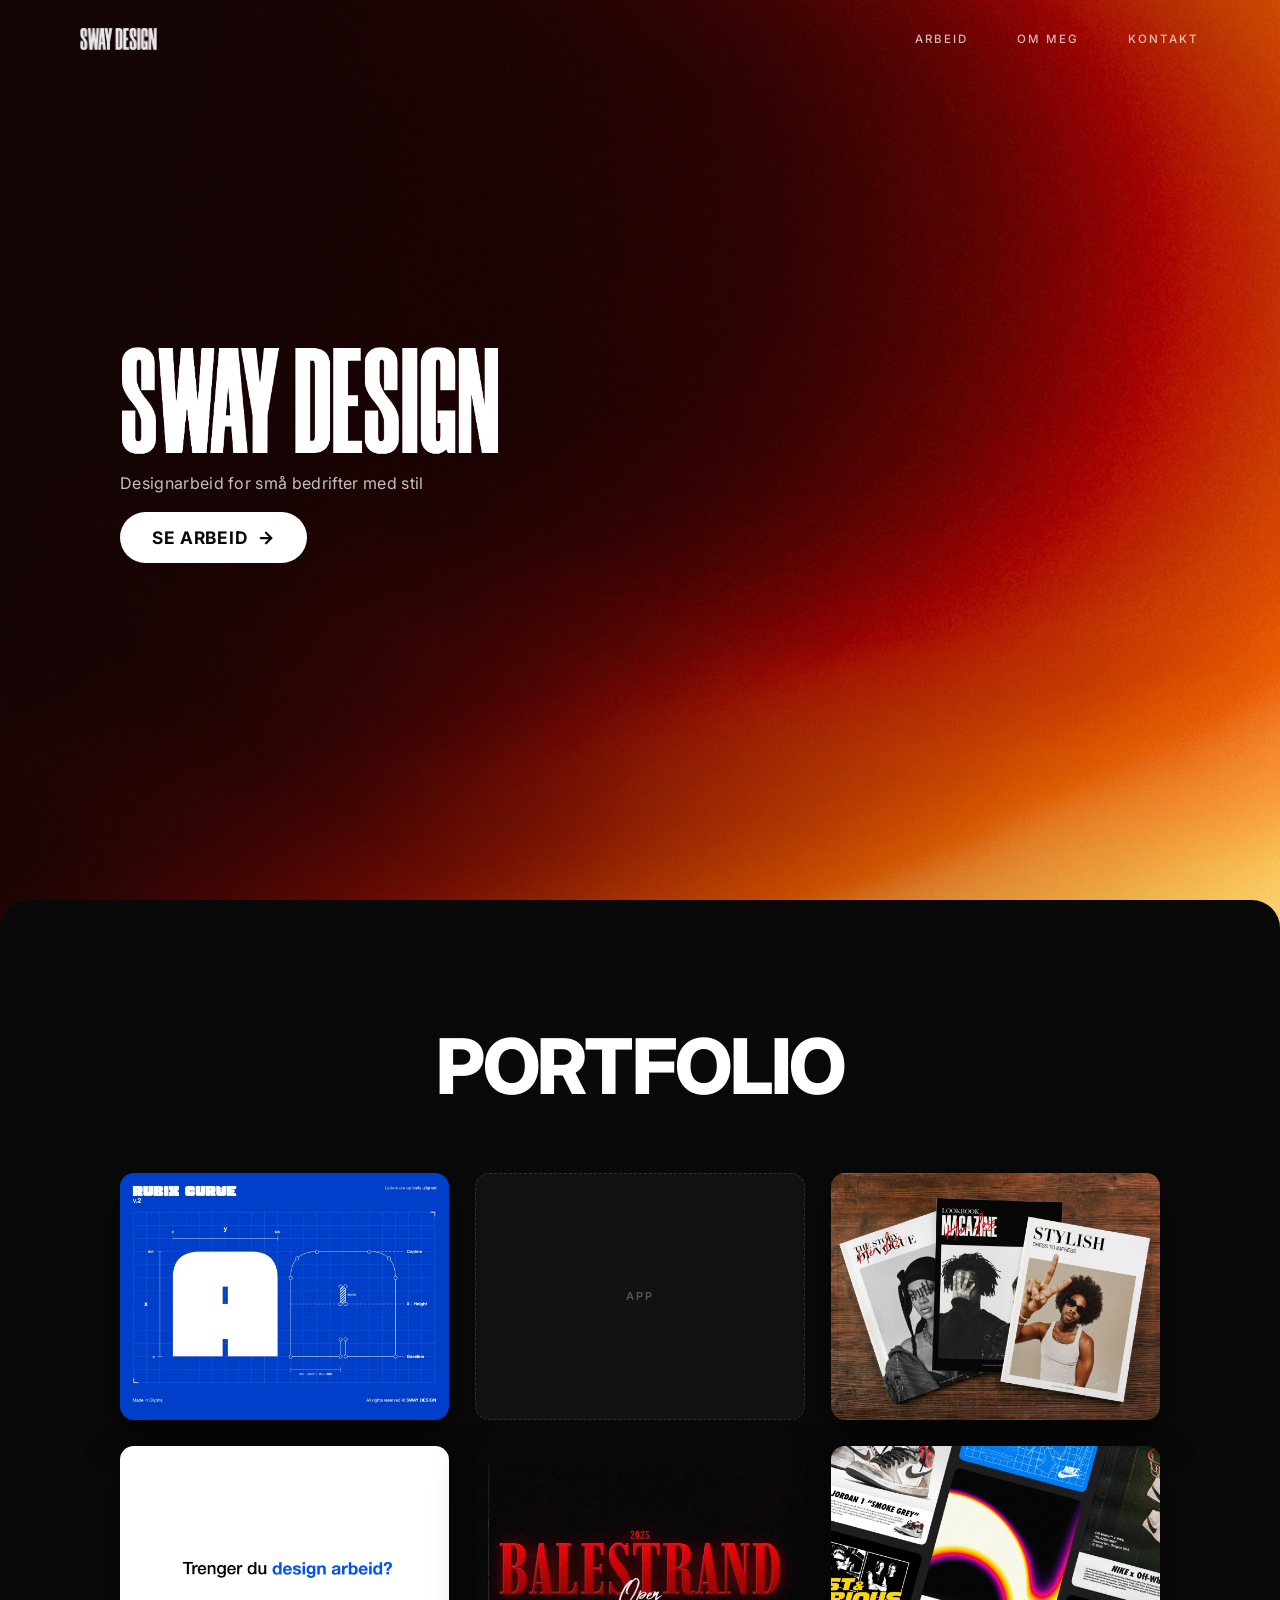
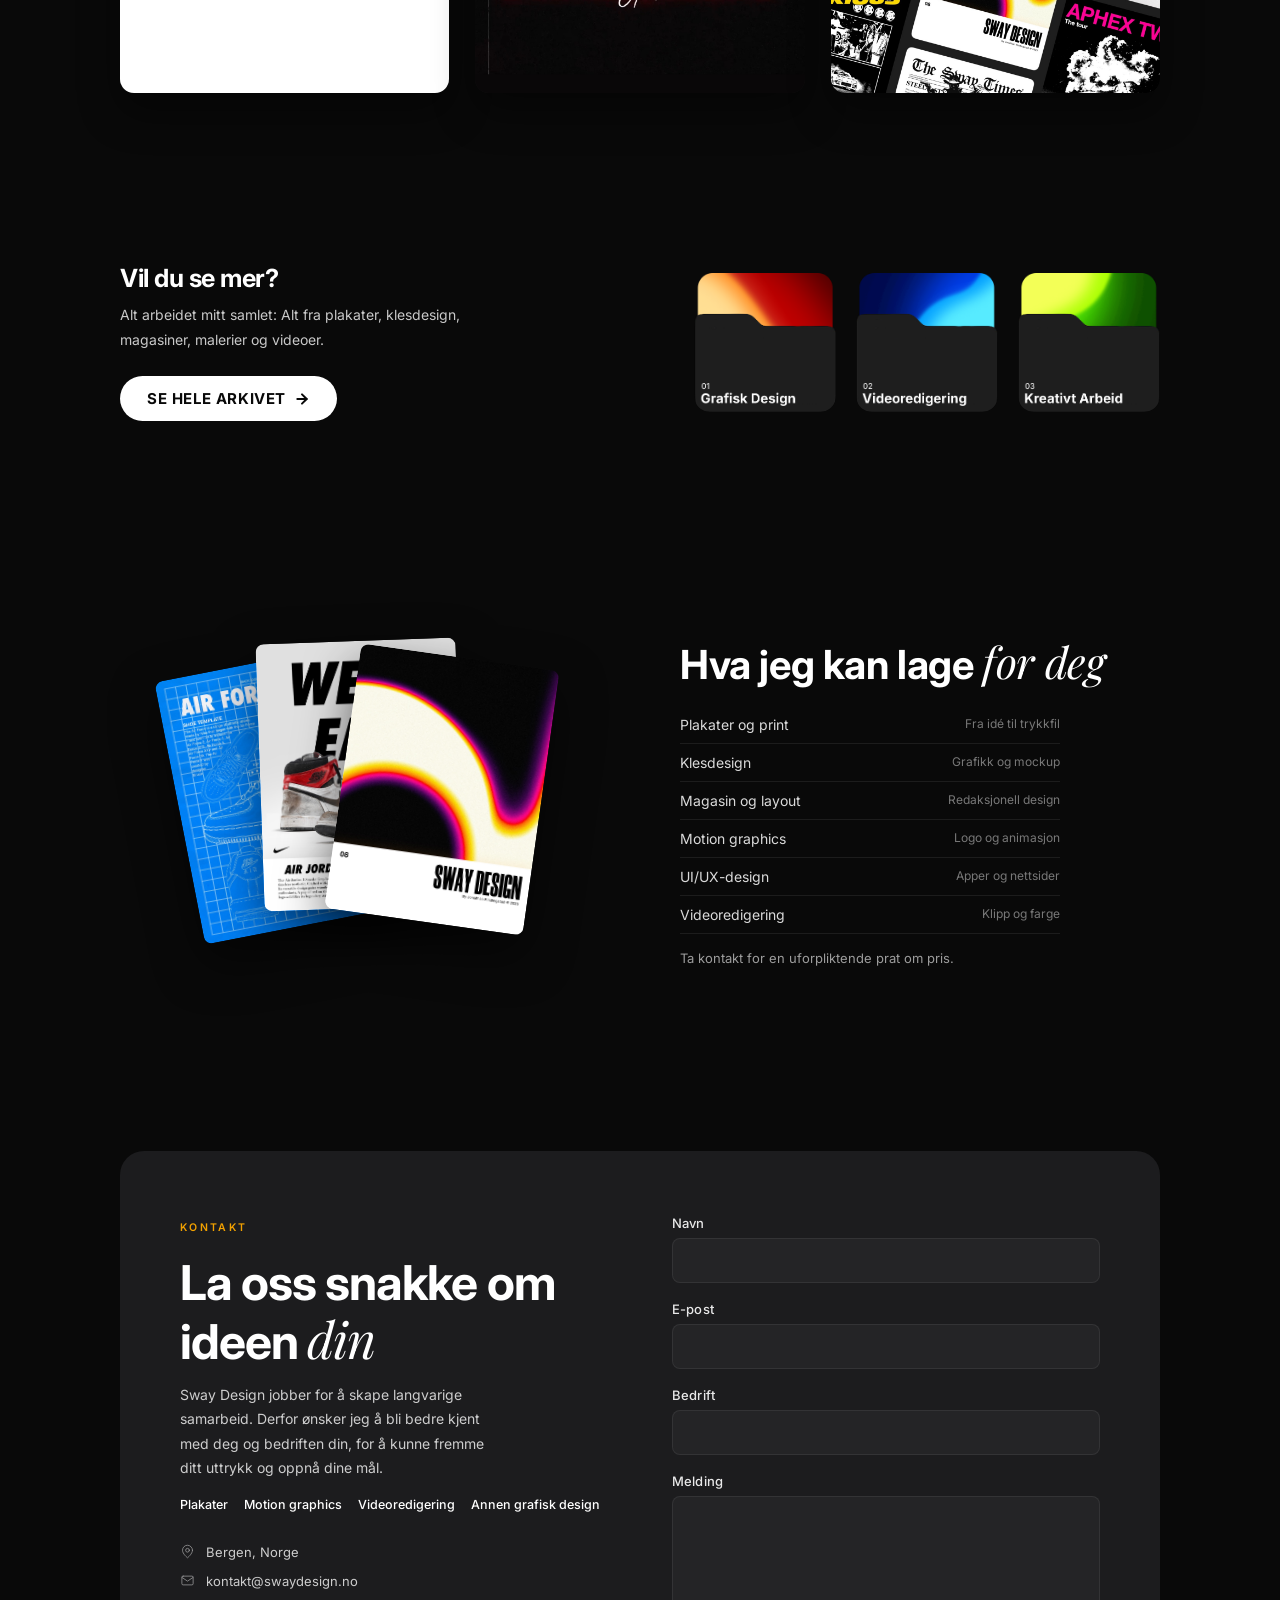
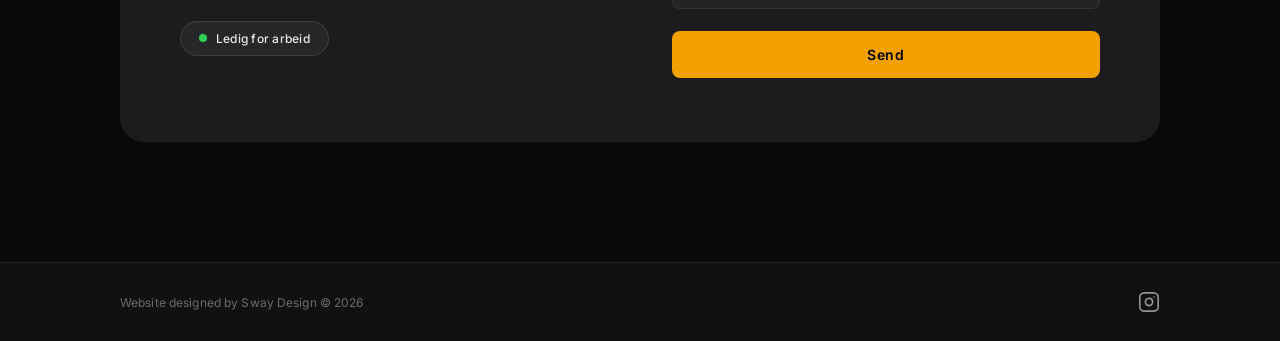
==== commit 0e9e9d8e: "Programvare keys play a C major scale, Ai at the original pitch Co-Authored-By: Claude Opus 5.5 <nor" ====
--- a/index.html
+++ b/index.html
@@ -62,6 +62,12 @@
       }
     }
     </script>
+    <!-- Opened as /index.html (an old link or bookmark): show the clean
+         address, swaydesign.no/, without reloading the page. -->
+    <script>
+        if (location.pathname.endsWith('/index.html'))
+            history.replaceState(null, '', location.pathname.slice(0, -'index.html'.length) + location.search + location.hash);
+    </script>
 </head>
 <body>
 
@@ -281,6 +287,6 @@
         </div>
     </footer>
 
-    <script src="script.js?v=43"></script>
+    <script src="script.js?v=45"></script>
 </body>
 </html>
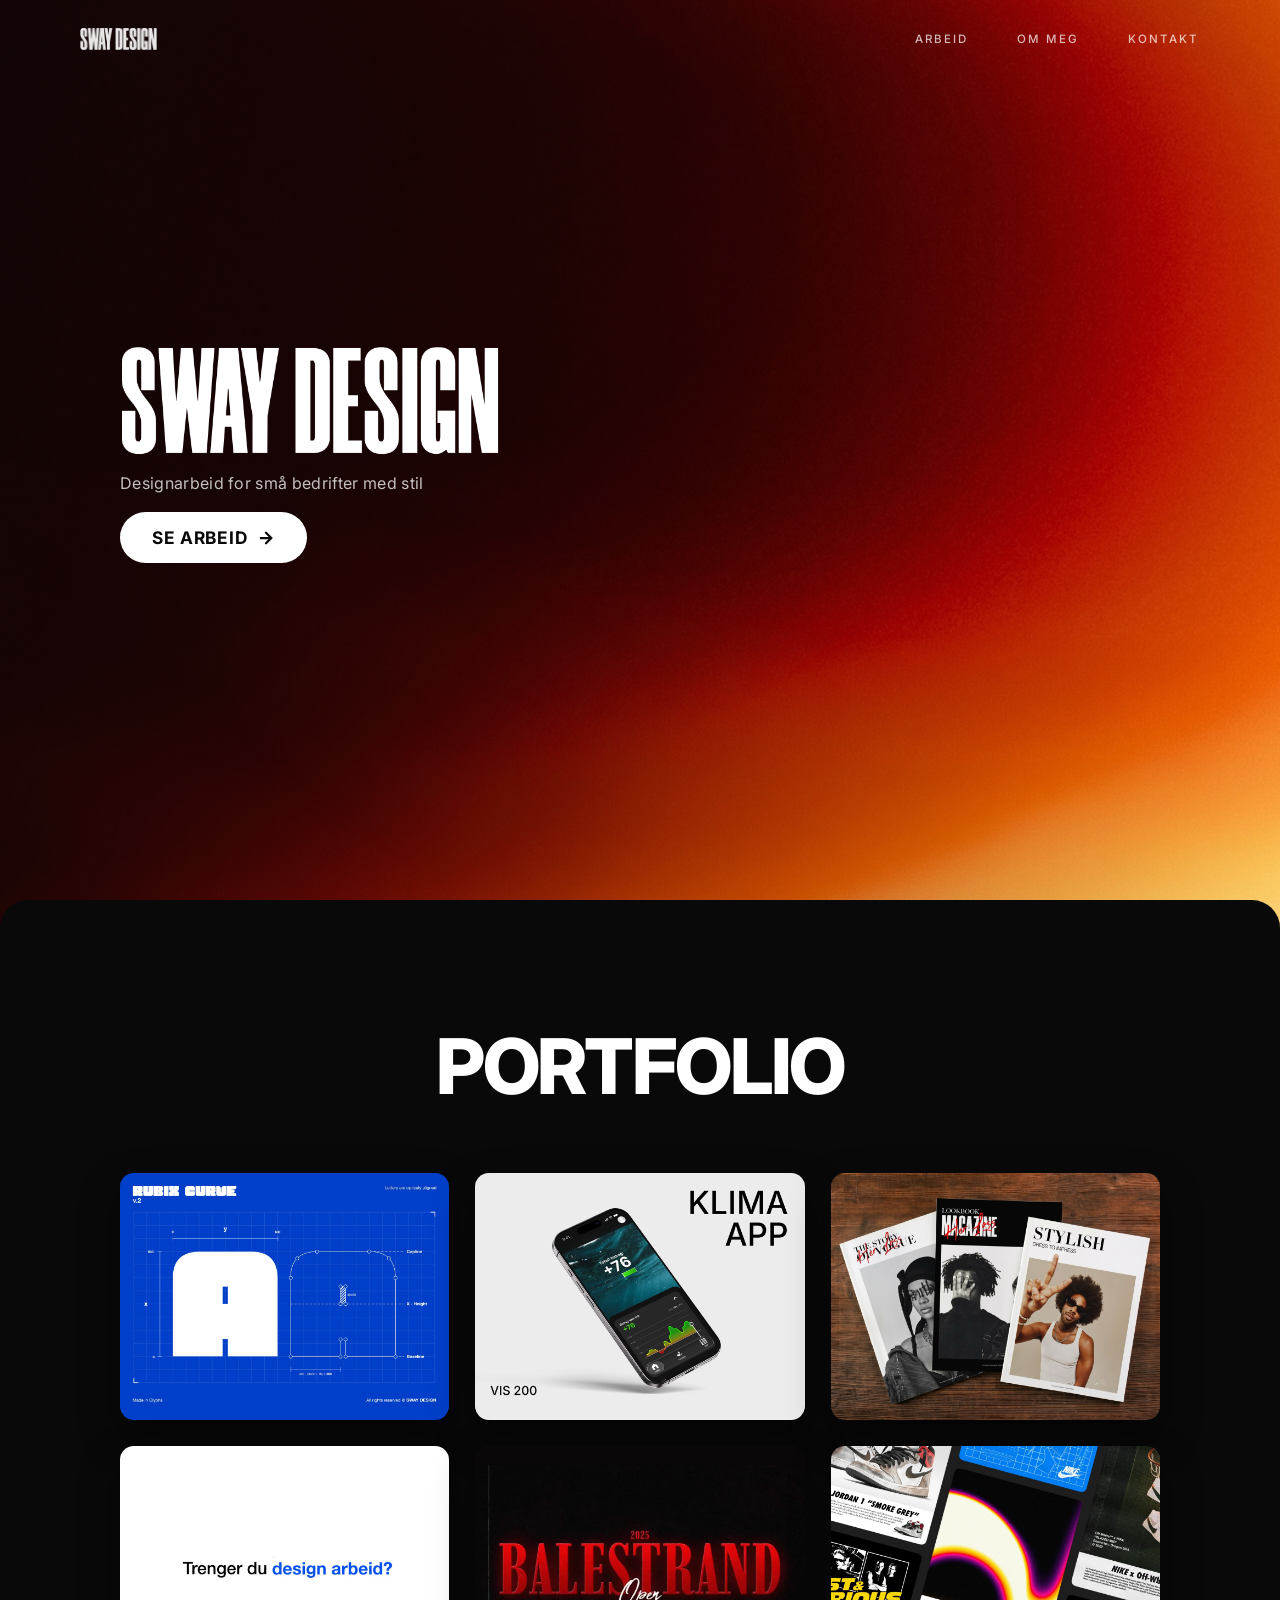
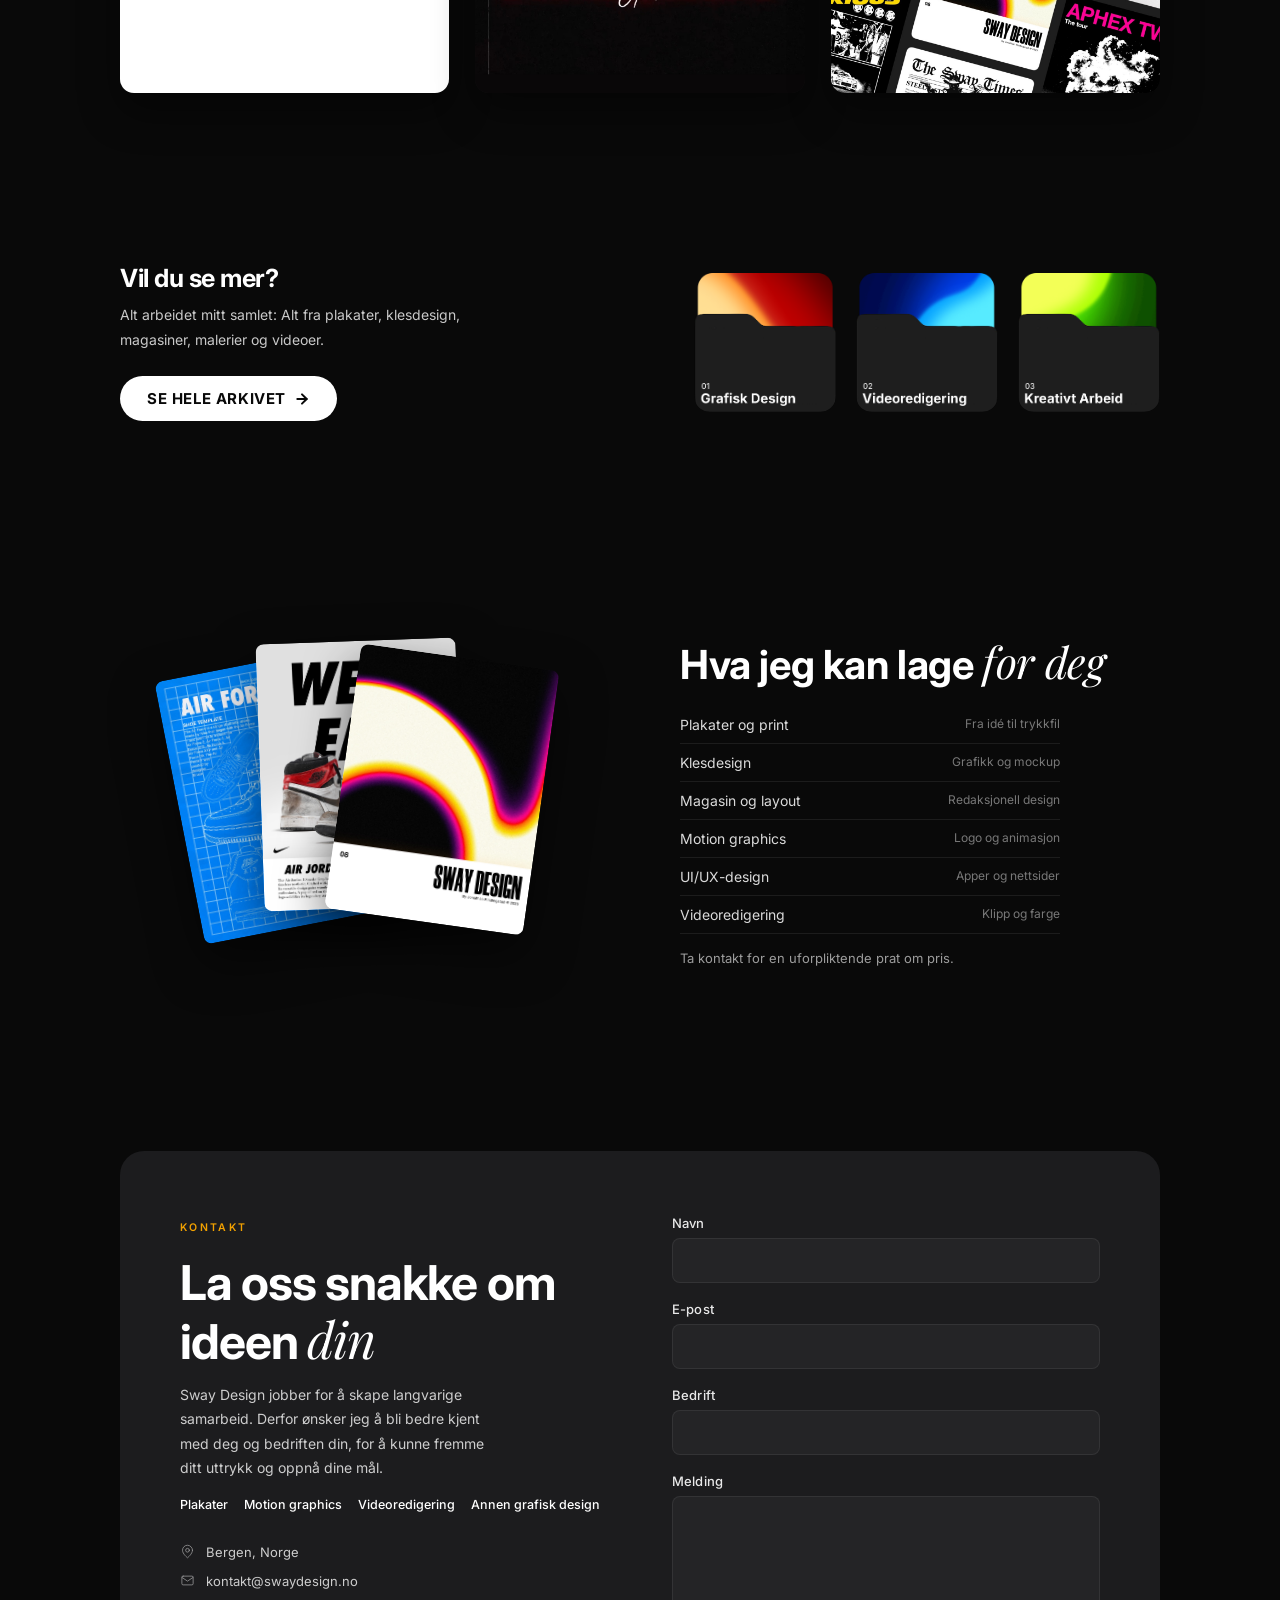
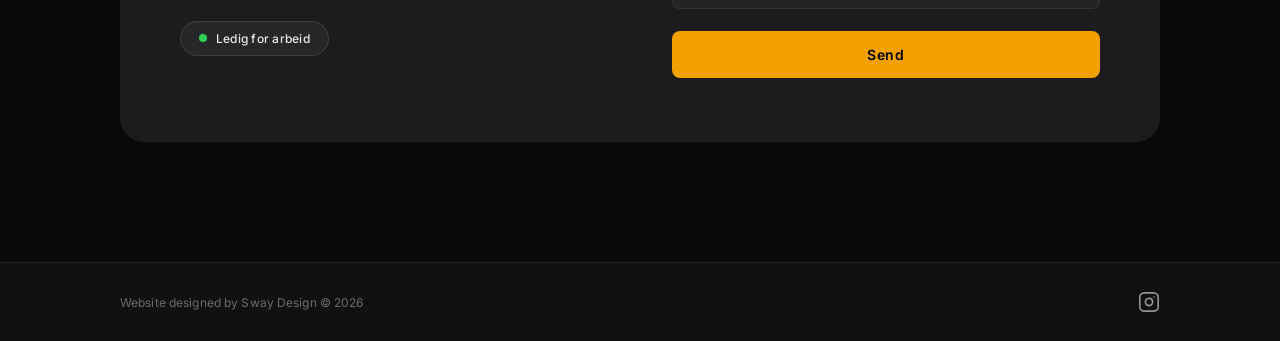
==== commit cf334f60: "App project: prototype screen recording, components, cover Co-Authored-By: Claude Opus 5.5 <noreply@" ====
--- a/index.html
+++ b/index.html
@@ -126,8 +126,8 @@
                     <h3 class="visually-hidden">Rubix Curve</h3>
                 </a>
 
-                <a href="prosjekt.html?p=02" class="pf-card pf-card--empty">
-                    <div class="pf-shot"><span class="pf-empty">App</span><span class="pf-arrow" aria-hidden="true"></span></div>
+                <a href="prosjekt.html?p=02" class="pf-card">
+                    <div class="pf-shot"><img src="portfolio-files/02-app/cover.jpg?v=3" alt="" loading="lazy" width="1200" height="900"><span class="pf-arrow" aria-hidden="true"></span></div>
                     <h3 class="visually-hidden">App</h3>
                 </a>
 
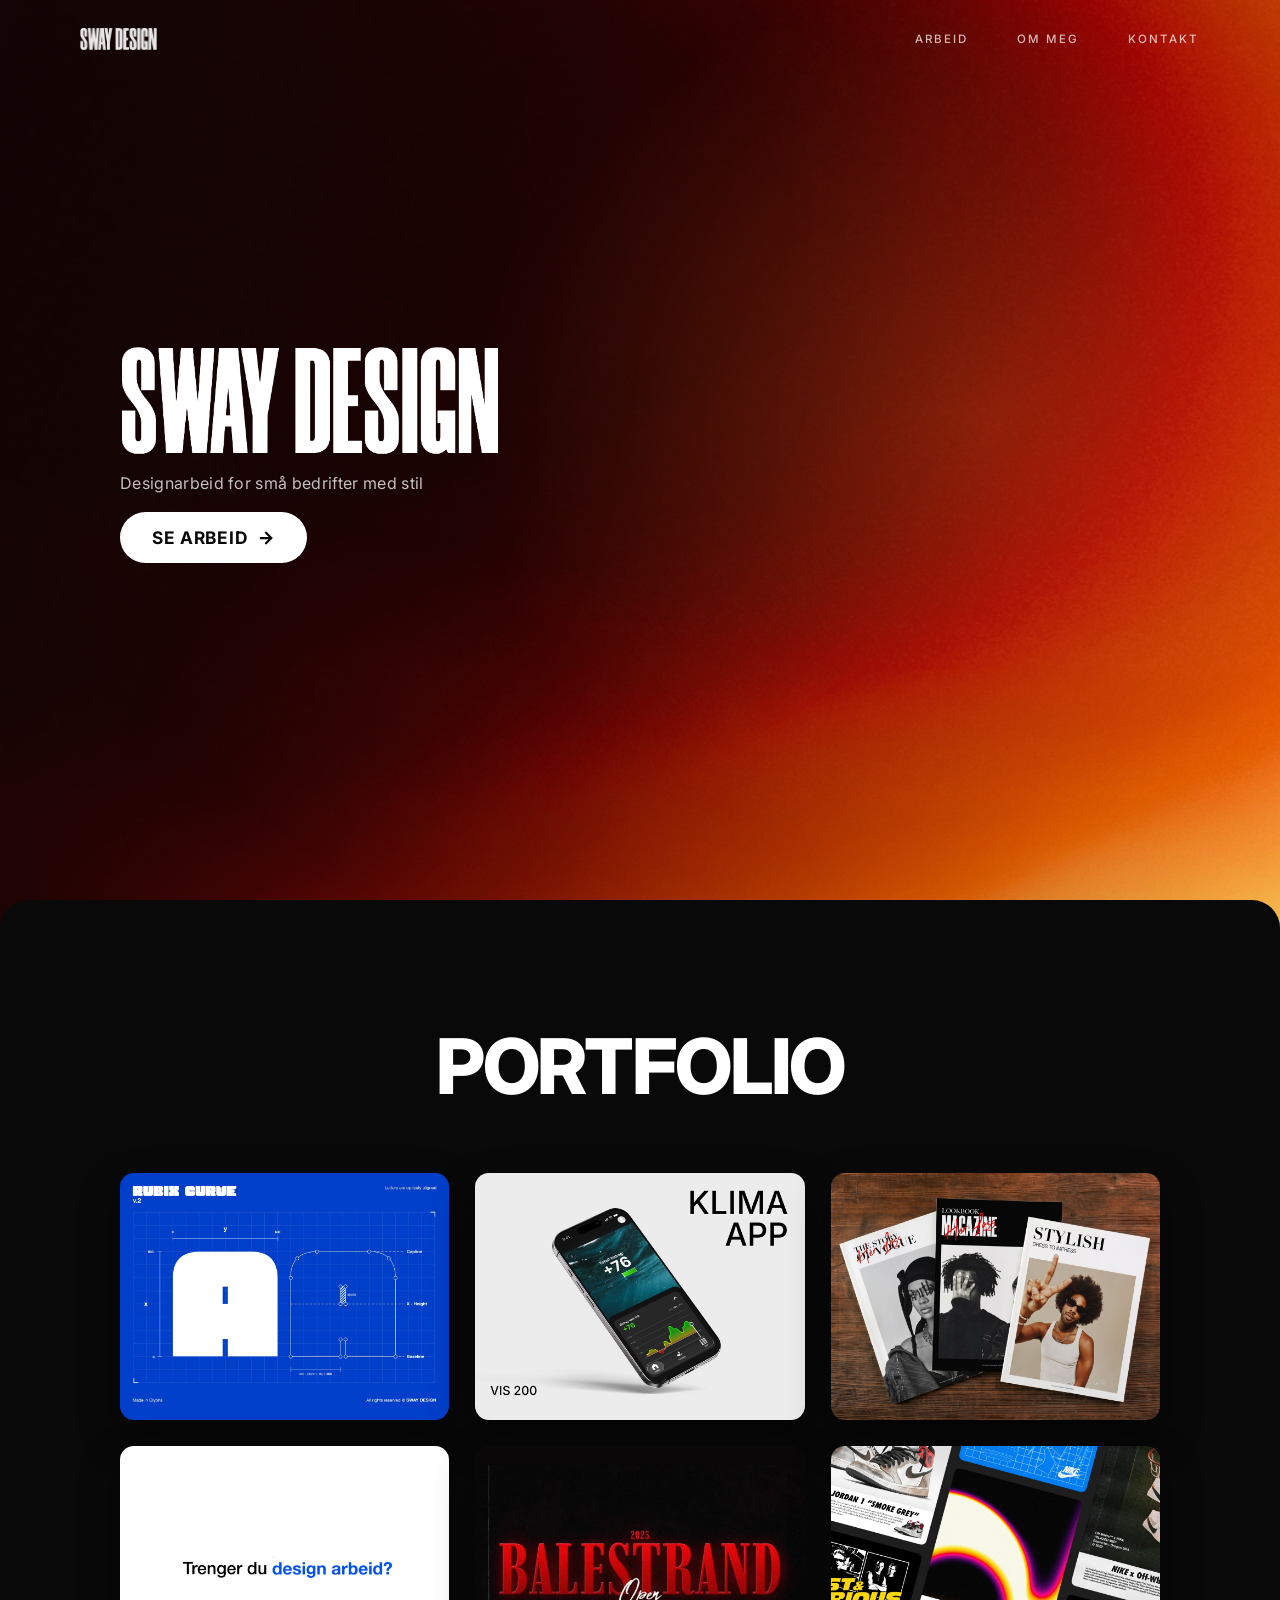
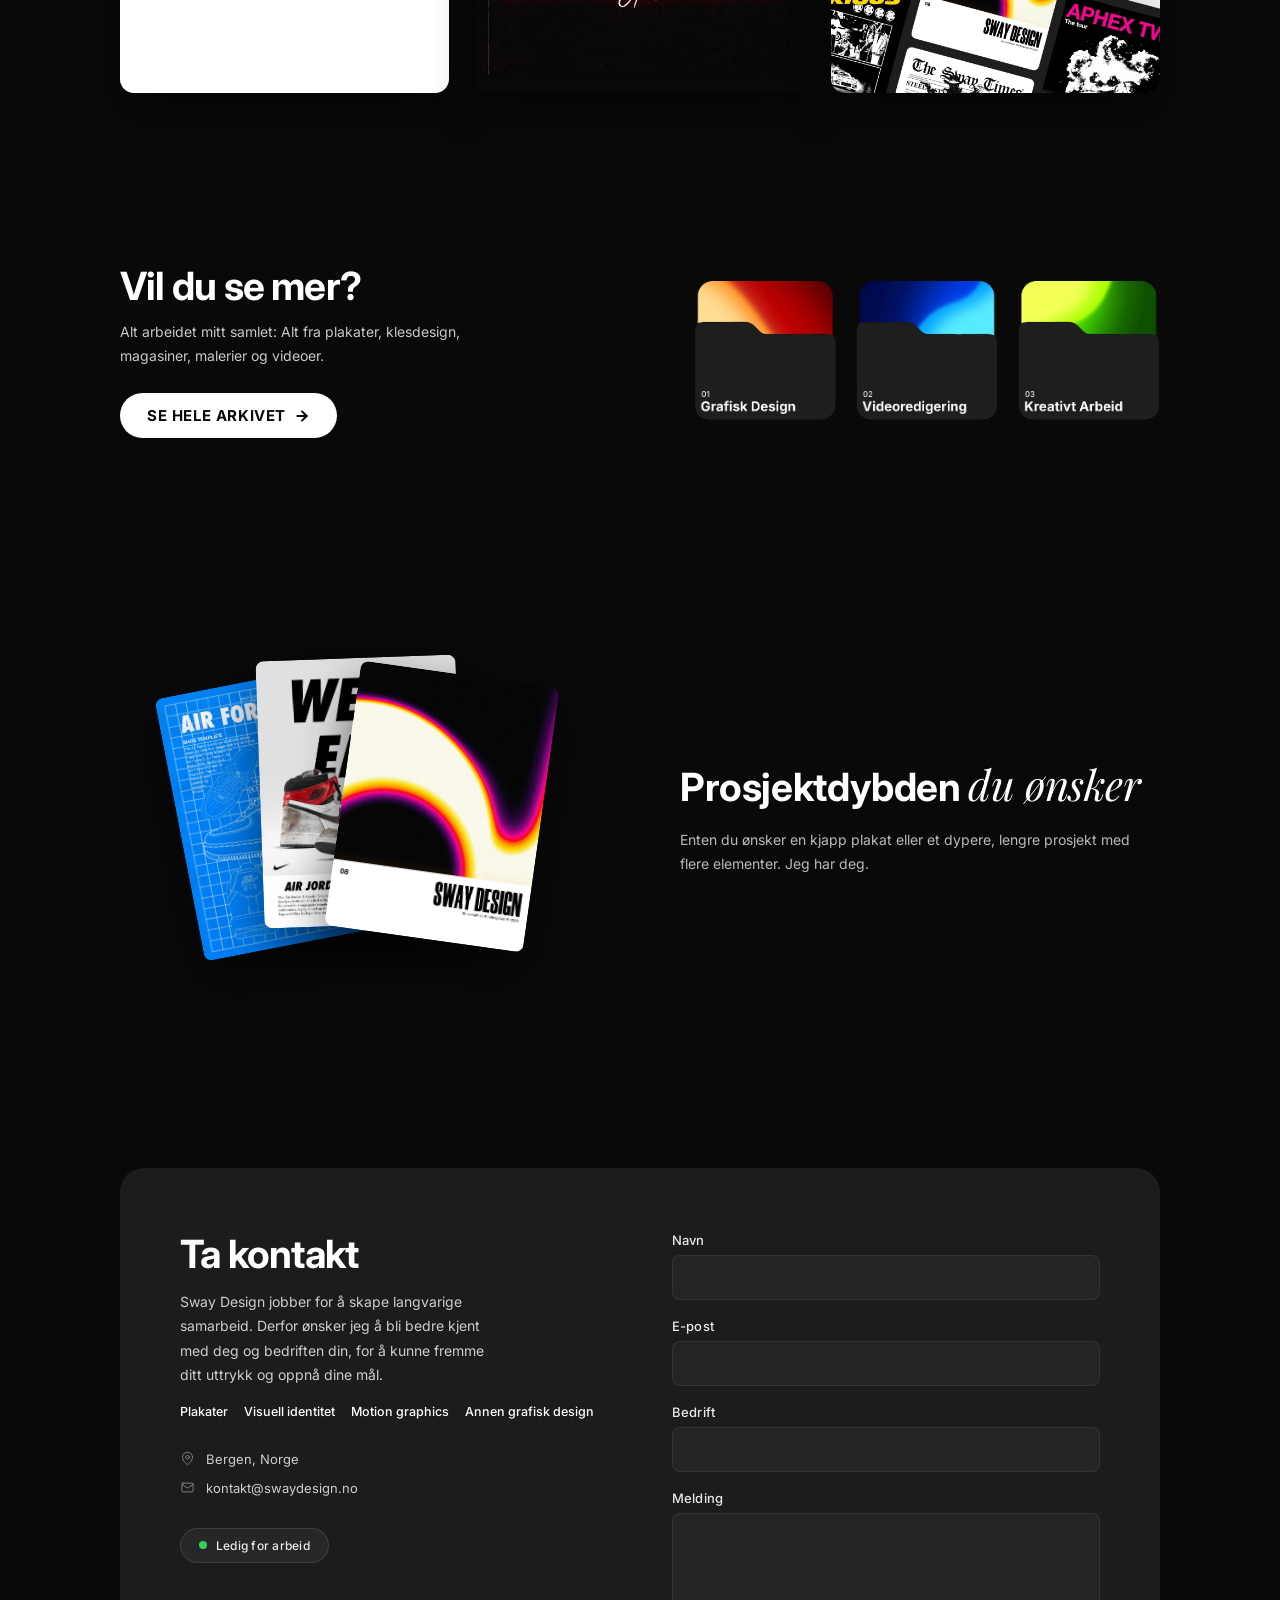
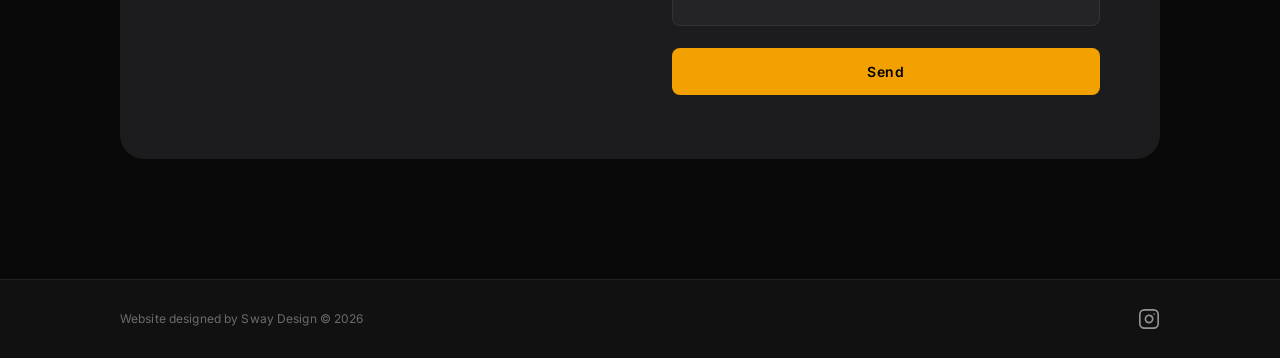
==== commit 67833467: "Looping covers, hero drift, services and contact headings sized alike - Motion Video and Video cards" ====
--- a/index.html
+++ b/index.html
@@ -20,7 +20,7 @@
     <link rel="preconnect" href="https://fonts.googleapis.com">
     <link rel="preconnect" href="https://fonts.gstatic.com" crossorigin>
     <link href="https://fonts.googleapis.com/css2?family=Bebas+Neue&family=Inter:ital,wght@0,300;0,400;0,500;0,600;0,700;0,800;1,400&family=Playfair+Display:ital@1&display=swap" rel="stylesheet">
-    <link rel="stylesheet" href="style.css?v=58">
+    <link rel="stylesheet" href="style.css?v=69">
 
     <!-- Business details for search engines. This is what lets Google show
          Sway Design as a Bergen design business rather than just a web page. -->
@@ -137,12 +137,12 @@
                 </a>
 
                 <a href="prosjekt.html?p=04" class="pf-card">
-                    <div class="pf-shot"><img src="portfolio-files/04-motion-video/cover.jpg?v=3" alt="" loading="lazy" width="1200" height="900"><span class="pf-arrow" aria-hidden="true"></span></div>
+                    <div class="pf-shot"><img src="portfolio-files/04-motion-video/cover.jpg?v=3" alt="" loading="lazy" width="1200" height="900"><video class="pf-loop" src="portfolio-files/04-motion-video/cover-loop.mp4?v=3" muted loop playsinline preload="metadata" aria-hidden="true"></video><span class="pf-arrow" aria-hidden="true"></span></div>
                     <h3 class="visually-hidden">Motion Video</h3>
                 </a>
 
                 <a href="prosjekt.html?p=05" class="pf-card">
-                    <div class="pf-shot"><img src="portfolio-files/05-video/cover.jpg?v=1" alt="" loading="lazy" width="1200" height="900"><span class="pf-arrow" aria-hidden="true"></span></div>
+                    <div class="pf-shot"><img src="portfolio-files/05-video/cover.jpg?v=1" alt="" loading="lazy" width="1200" height="900"><video class="pf-loop pf-loop--fit" src="portfolio-files/05-video/cover-loop.mp4?v=1" muted loop playsinline preload="metadata" aria-hidden="true"></video><span class="pf-arrow" aria-hidden="true"></span></div>
                     <h3 class="visually-hidden">Video</h3>
                 </a>
 
@@ -195,16 +195,8 @@
                     <img src="assets/poster-1.jpg" alt="" class="fan-poster fan-front">
                 </div>
                 <div class="produkter-copy">
-                    <h2 class="produkter-heading">Hva jeg kan lage <em>for deg</em></h2>
-                    <ul class="tjeneste-list">
-                        <li>Plakater og print <span>Fra idé til trykkfil</span></li>
-                        <li>Klesdesign <span>Grafikk og mockup</span></li>
-                        <li>Magasin og layout <span>Redaksjonell design</span></li>
-                        <li>Motion graphics <span>Logo og animasjon</span></li>
-                        <li>UI/UX-design <span>Apper og nettsider</span></li>
-                        <li>Videoredigering <span>Klipp og farge</span></li>
-                    </ul>
-                    <p class="tjeneste-note">Ta kontakt for en uforpliktende prat om pris.</p>
+                    <h2 class="produkter-heading">Prosjektdybden <em>du ønsker</em></h2>
+                    <p class="produkter-intro">Enten du ønsker en kjapp plakat eller et dypere, lengre prosjekt med flere elementer. Jeg har deg.</p>
                 </div>
             </div>
         </div>
@@ -215,13 +207,12 @@
         <div class="container">
             <div class="kontakt-card">
                 <div class="kontakt-left">
-                    <span class="section-label amber">KONTAKT</span>
-                    <h2 class="kontakt-heading">La oss snakke om ideen <em>din</em></h2>
+                    <h2 class="kontakt-heading">Ta kontakt</h2>
                     <p class="kontakt-desc">Sway Design jobber for å skape langvarige samarbeid. Derfor ønsker jeg å bli bedre kjent med deg og bedriften din, for å kunne fremme ditt uttrykk og oppnå dine mål.</p>
                     <ul class="kontakt-tjenester" aria-label="Tjenester">
                         <li>Plakater</li>
+                        <li>Visuell identitet</li>
                         <li>Motion graphics</li>
-                        <li>Videoredigering</li>
                         <li>Annen grafisk design</li>
                     </ul>
 
@@ -287,6 +278,6 @@
         </div>
     </footer>
 
-    <script src="script.js?v=45"></script>
+    <script src="script.js?v=47"></script>
 </body>
 </html>
--- a/style.css
+++ b/style.css
@@ -286,6 +286,42 @@
     background-size: cover;
     background-position: center;
     z-index: 0;
+    /* Barely-there life: the blurred wallpaper slowly breathes and drifts, so
+       the colours seem to shift. Slightly enlarged so no edge ever shows. */
+    transform: scale(1.08);
+    animation: hero-drift 30s ease-in-out infinite alternate;
+    will-change: transform;
+}
+
+/* A soft warm glow wandering across it on its own, slower rhythm, so the two
+   never line up the same way twice. */
+.hero-bg::before {
+    content: '';
+    position: absolute;
+    inset: -20%;
+    background: radial-gradient(38% 32% at 68% 58%, rgba(255, 96, 24, 0.38), transparent 70%);
+    mix-blend-mode: screen;
+    animation: hero-glow 22s ease-in-out infinite alternate;
+    will-change: transform, opacity;
+}
+
+@keyframes hero-drift {
+    0%   { transform: scale(1.08) translate(0, 0); }
+    50%  { transform: scale(1.12) translate(-2%, 1.5%); }
+    100% { transform: scale(1.09) translate(1.5%, -1%); }
+}
+
+@keyframes hero-glow {
+    0%   { transform: translate(-12%, 6%);  opacity: 0.55; }
+    50%  { transform: translate(-2%, -6%);  opacity: 1; }
+    100% { transform: translate(8%, 4%);    opacity: 0.7; }
+}
+
+@media (prefers-reduced-motion: reduce) {
+    .hero-bg,
+    .hero-bg::before {
+        animation: none;
+    }
 }
 
 .hero-bg::after {
@@ -538,6 +574,24 @@
     display: block;
 }
 
+/* A looping cover (prosjekter.js coverLoop), laid over the still cover so the
+   still shows until the first frame — or instead, if it can't play. */
+.pf-loop {
+    position: absolute;
+    inset: 0;
+    width: 100%;
+    height: 100%;
+    object-fit: cover;
+    pointer-events: none;
+}
+
+/* coverLoopFit: a 16:9 film whose title mustn't be cropped is fitted instead,
+   scaled to match how its still cover is framed (the film's black fills in). */
+.pf-loop--fit {
+    object-fit: contain;
+    transform: scale(1.1333);
+}
+
 /* An empty slot, until the real project goes in */
 .pf-card--empty .pf-shot {
     display: flex;
@@ -577,8 +631,11 @@
     max-width: 340px;
 }
 
+/* "Vil du se mer?" and the contact heading take the size of "Prosjektdybden du
+   ønsker", which is fitted to its column — script.js copies it into
+   --heading-size. The fallbacks are for the moment before that runs. */
 .ark-heading {
-    font-size: 25px;
+    font-size: var(--heading-size, 39px);
     font-weight: 700;
     line-height: 1.2;
     letter-spacing: -0.02em;
@@ -669,8 +726,17 @@
     transform: translateX(calc(-50% + 94px)) rotate(11deg);
 }
 
+/* The heading sized to fill its column exactly, on one line: 8.1% of the
+   column's width is just under where "Prosjektdybden du ønsker" fits (8.17).
+   Re-measure if the heading text changes. */
+.produkter-copy {
+    container-type: inline-size;
+}
+
 .produkter-heading {
-    font-size: clamp(26px, 3.2vw, 40px);
+    font-size: clamp(26px, 3.2vw, 40px);   /* browsers without container units */
+    font-size: 8.1cqw;
+    white-space: nowrap;
     font-weight: 700;
     line-height: 1.18;
     color: var(--white);
@@ -685,48 +751,11 @@
     font-size: 1.08em;
 }
 
-.tjeneste-list {
-    list-style: none;
-    margin: 4px 0 0;
-    padding: 0;
-    max-width: 380px;
-}
-
-.tjeneste-list li {
-    display: flex;
-    justify-content: space-between;
-    gap: 16px;
-    padding: 10px 0;
+/* A line under the heading on the range of work, from quick jobs to brands */
+.produkter-intro {
     font-size: 14px;
-    color: rgba(255, 255, 255, 0.85);
-    border-bottom: 1px solid rgba(255, 255, 255, 0.08);
-}
-
-.tjeneste-list li span {
-    font-size: 12px;
-    color: rgba(255, 255, 255, 0.45);
-    text-align: right;
-}
-
-.tjeneste-note {
-    font-size: 13px;
-    color: rgba(255, 255, 255, 0.6);
-    margin-top: 16px;
-}
-
-/* section-label is still used in kontakt */
-.section-label {
-    display: inline-block;
-    font-size: 10.5px;
-    font-weight: 600;
-    letter-spacing: 0.22em;
-    color: var(--gray-2);
-    margin-bottom: 18px;
-    text-transform: uppercase;
-}
-
-.section-label.amber {
-    color: var(--amber);
+    line-height: 1.7;
+    color: rgba(255, 255, 255, 0.72);
 }
 
 /* =====================
@@ -748,13 +777,12 @@
 }
 
 .kontakt-heading {
-    font-size: clamp(32px, 4.5vw, 48px);
+    font-size: var(--heading-size, 39px);
     font-weight: 700;
     line-height: 1.12;
     letter-spacing: -0.02em;
     color: var(--white);
     margin-bottom: 14px;
-    margin-top: 4px;
 }
 
 .kontakt-heading em {
@@ -1693,6 +1721,14 @@
     padding: 28px 0;
 }
 
+/* What shows past the end of the page (a phone's overscroll, the space behind
+   Safari's bottom bar) is the page's own background. On pages with a footer,
+   make that the footer's grey so it seems to run on to the bottom of the
+   screen; the body keeps the page black, and the page is no longer. */
+html:has(.footer) {
+    background: var(--dark);
+}
+
 .footer-inner {
     display: flex;
     align-items: center;
@@ -1753,9 +1789,10 @@
         text-align: center;
     }
 
-    .tjeneste-list {
-        margin: 4px auto 0;
-        text-align: left;
+    .produkter-intro {
+        max-width: 380px;          /* centred under the heading: keep lines short */
+        margin-left: auto;
+        margin-right: auto;
     }
 
     .pf-grid {
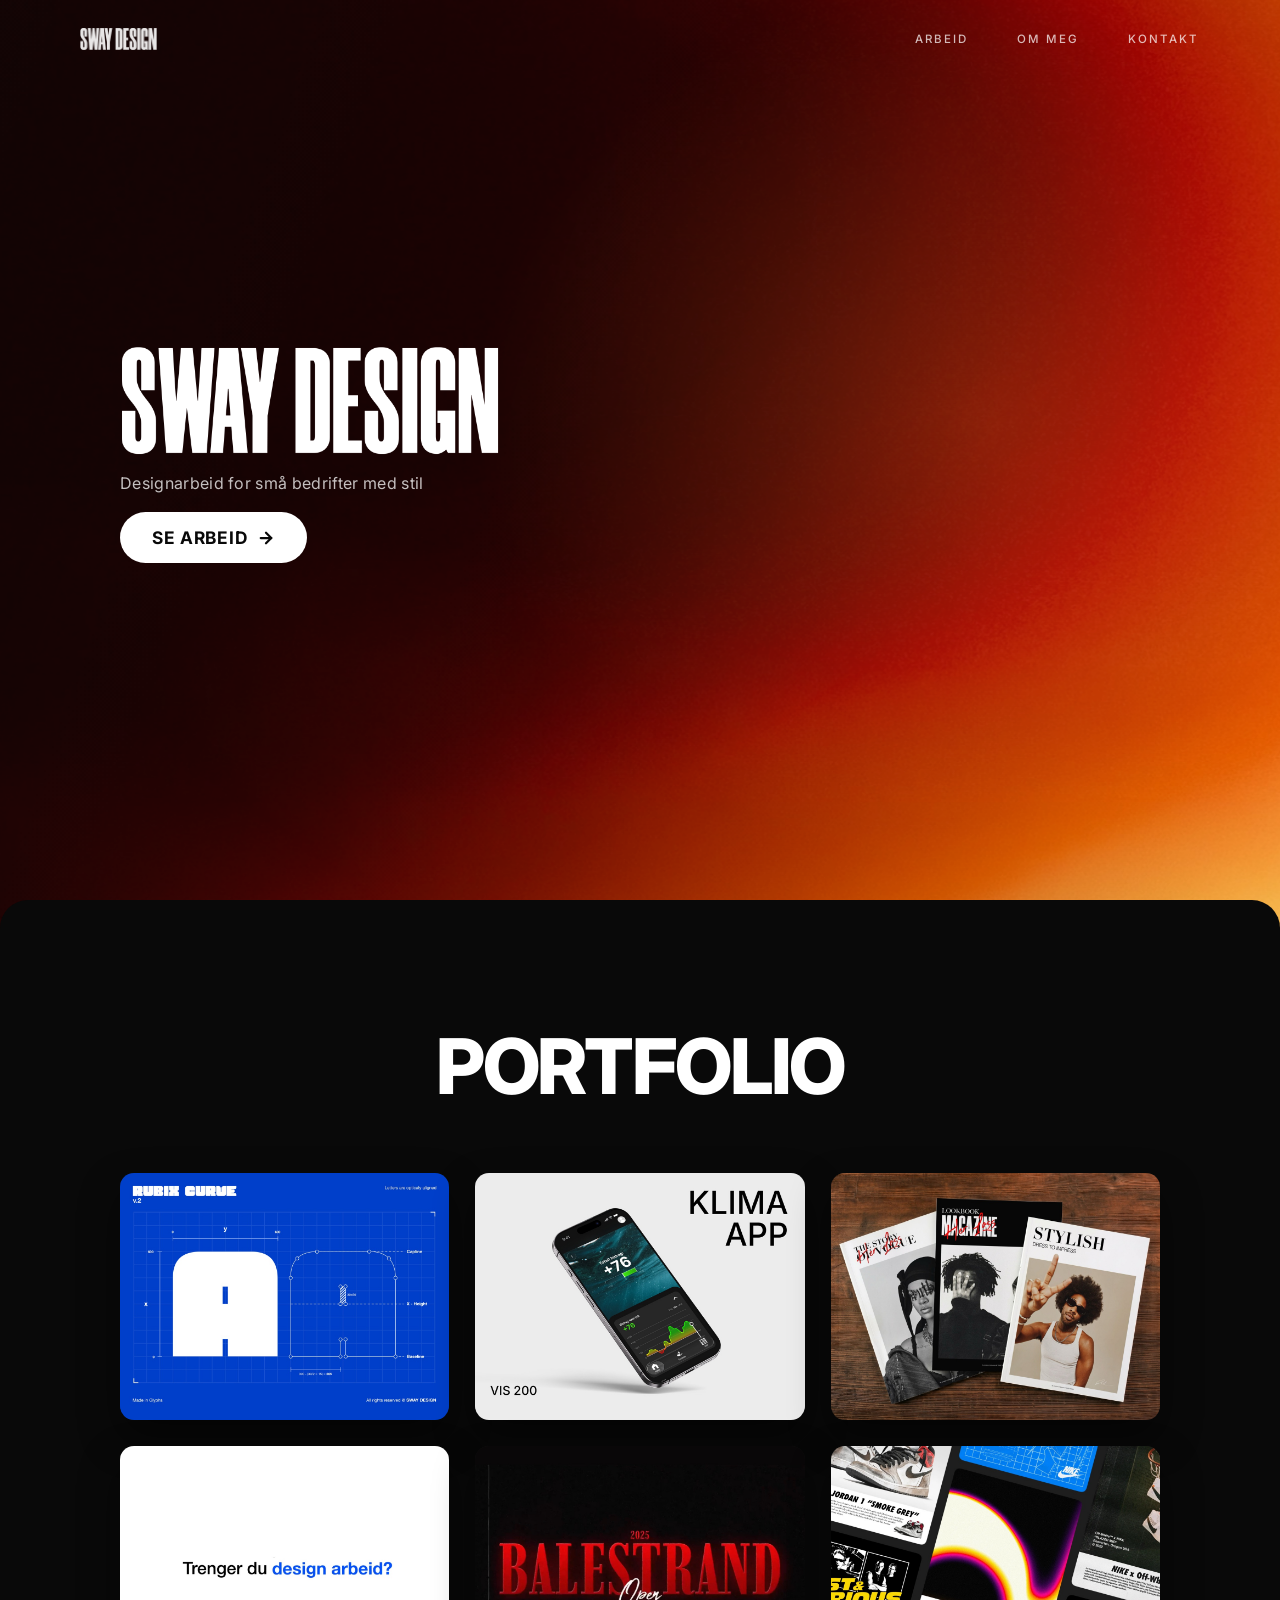
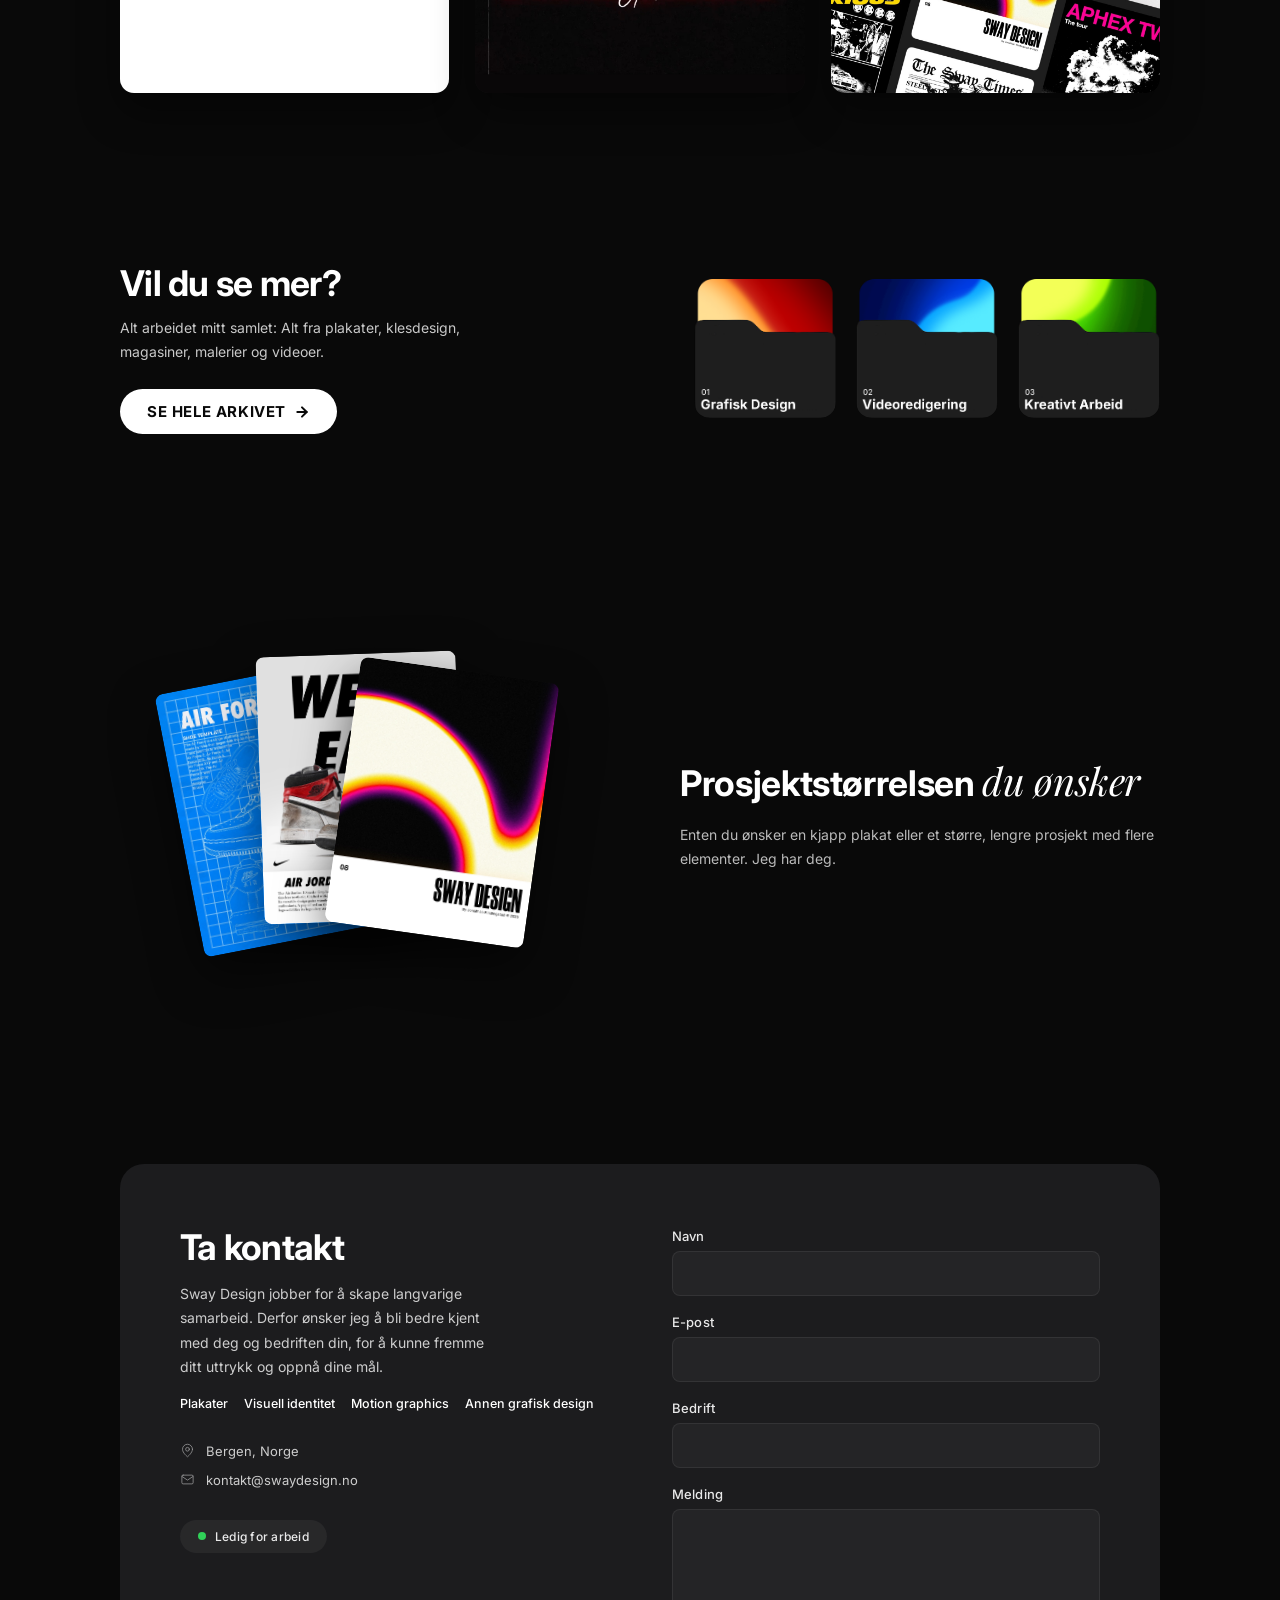
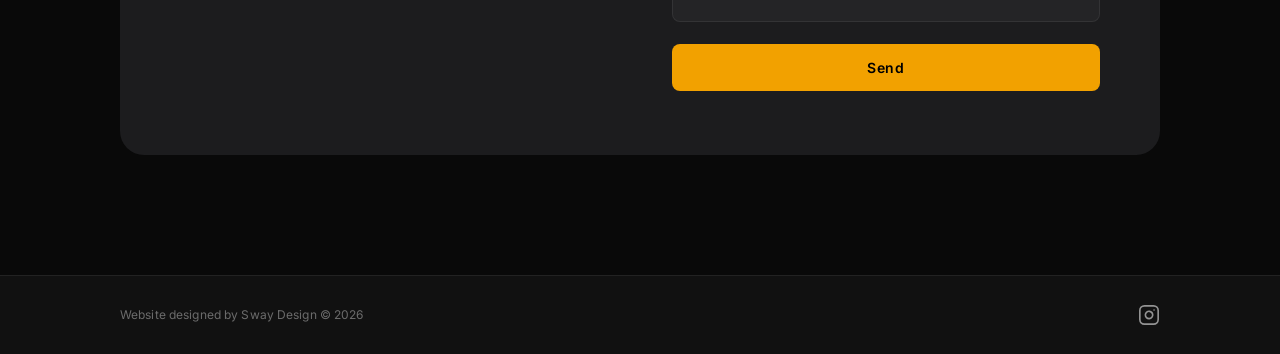
==== commit 38c02e60: "Project size heading, new project texts, videos pause when scrolled half away - Heading reads 'Prosj" ====
--- a/index.html
+++ b/index.html
@@ -20,7 +20,7 @@
     <link rel="preconnect" href="https://fonts.googleapis.com">
     <link rel="preconnect" href="https://fonts.gstatic.com" crossorigin>
     <link href="https://fonts.googleapis.com/css2?family=Bebas+Neue&family=Inter:ital,wght@0,300;0,400;0,500;0,600;0,700;0,800;1,400&family=Playfair+Display:ital@1&display=swap" rel="stylesheet">
-    <link rel="stylesheet" href="style.css?v=69">
+    <link rel="stylesheet" href="style.css?v=71">
 
     <!-- Business details for search engines. This is what lets Google show
          Sway Design as a Bergen design business rather than just a web page. -->
@@ -195,8 +195,8 @@
                     <img src="assets/poster-1.jpg" alt="" class="fan-poster fan-front">
                 </div>
                 <div class="produkter-copy">
-                    <h2 class="produkter-heading">Prosjektdybden <em>du ønsker</em></h2>
-                    <p class="produkter-intro">Enten du ønsker en kjapp plakat eller et dypere, lengre prosjekt med flere elementer. Jeg har deg.</p>
+                    <h2 class="produkter-heading">Prosjektstørrelsen <em>du ønsker</em></h2>
+                    <p class="produkter-intro">Enten du ønsker en kjapp plakat eller et større, lengre prosjekt med flere elementer. Jeg har deg.</p>
                 </div>
             </div>
         </div>
--- a/style.css
+++ b/style.css
@@ -559,11 +559,10 @@
     transform: none;
 }
 
-/* No hover on touch screens, so the arrow is always there */
-@media (hover: none) {
+/* No arrow on phones and touch screens: the whole card is the link */
+@media (hover: none), (max-width: 768px) {
     .pf-arrow {
-        opacity: 1;
-        transform: none;
+        display: none;
     }
 }
 
@@ -726,8 +725,8 @@
     transform: translateX(calc(-50% + 94px)) rotate(11deg);
 }
 
-/* The heading sized to fill its column exactly, on one line: 8.1% of the
-   column's width is just under where "Prosjektdybden du ønsker" fits (8.17).
+/* The heading sized to fill its column exactly, on one line: 7.38% of the
+   column's width is just under where "Prosjektstørrelsen du ønsker" fits (7.43).
    Re-measure if the heading text changes. */
 .produkter-copy {
     container-type: inline-size;
@@ -735,7 +734,7 @@
 
 .produkter-heading {
     font-size: clamp(26px, 3.2vw, 40px);   /* browsers without container units */
-    font-size: 8.1cqw;
+    font-size: 7.38cqw;
     white-space: nowrap;
     font-weight: 700;
     line-height: 1.18;
@@ -847,7 +846,6 @@
     gap: 9px;
     padding: 9px 18px;
     background: rgba(255, 255, 255, 0.05);
-    border: 1px solid rgba(255, 255, 255, 0.1);
     border-radius: 100px;
     font-size: 12px;
     font-weight: 500;
